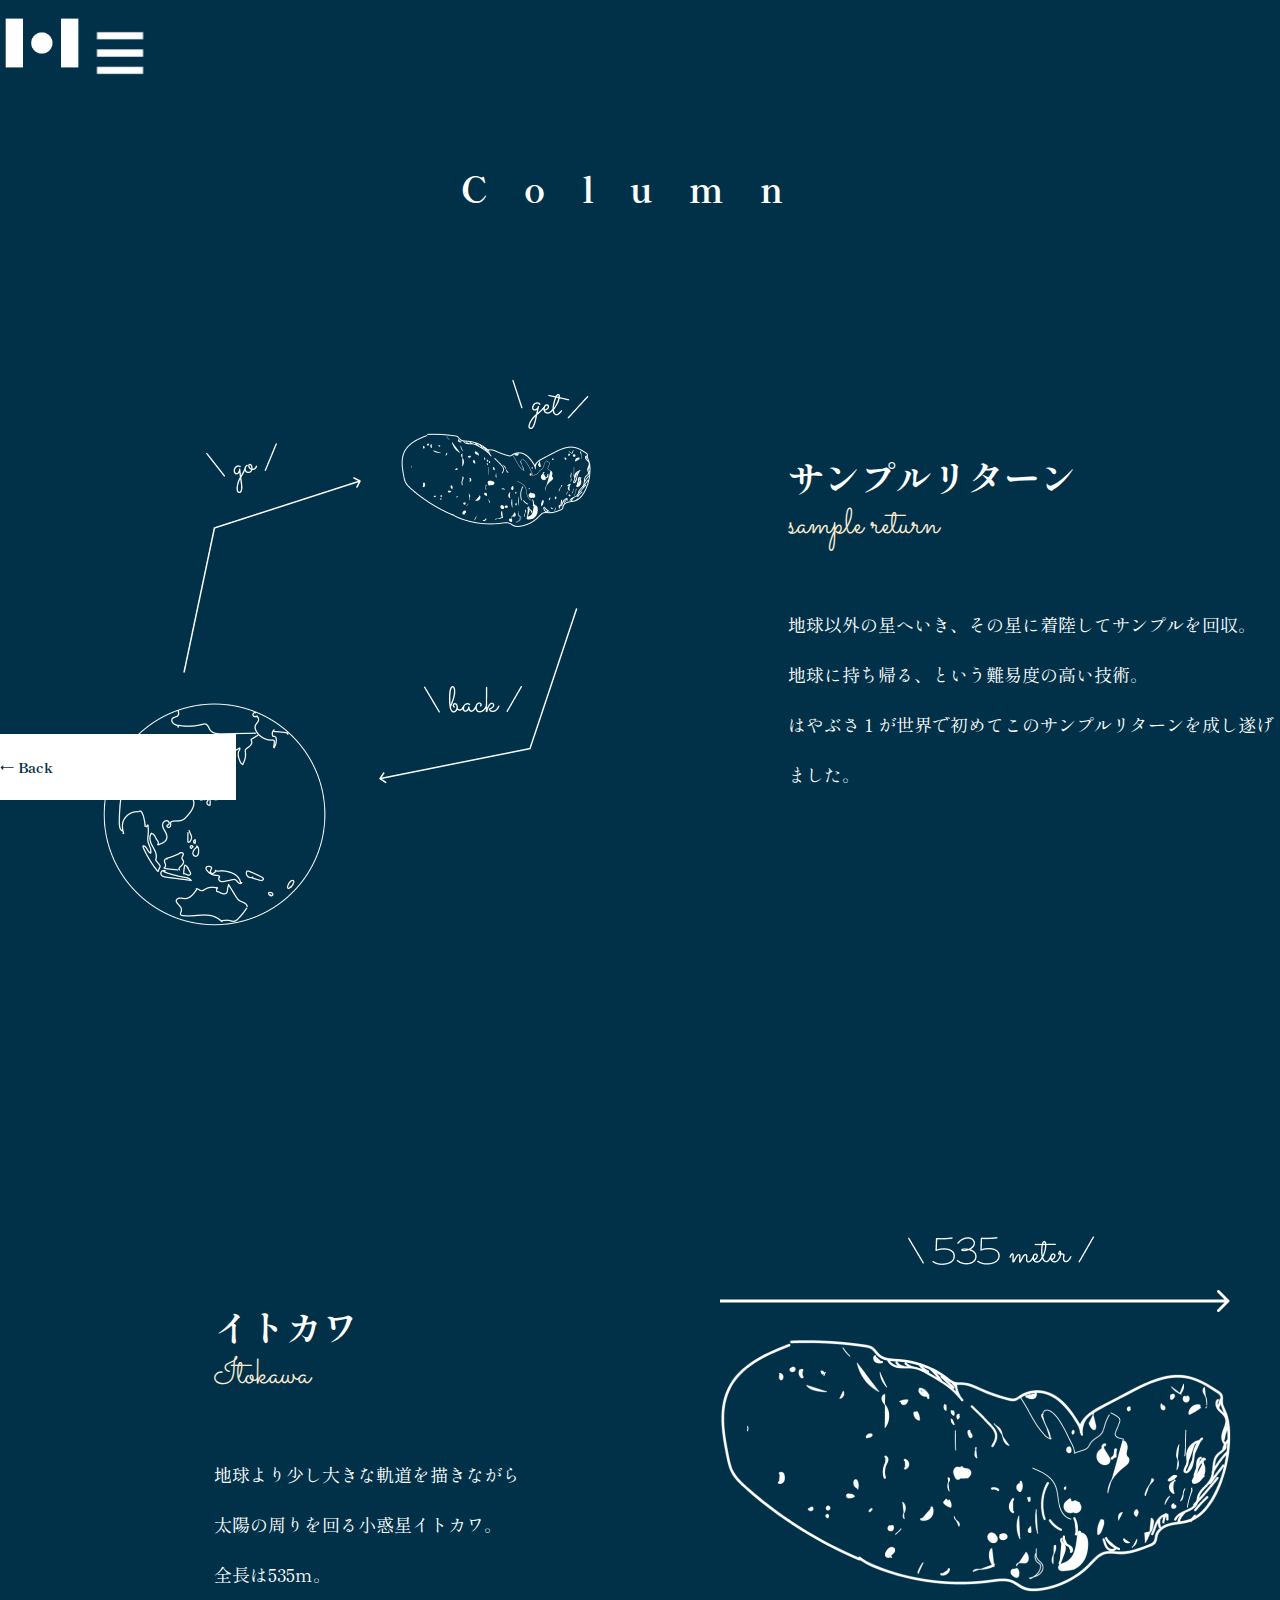
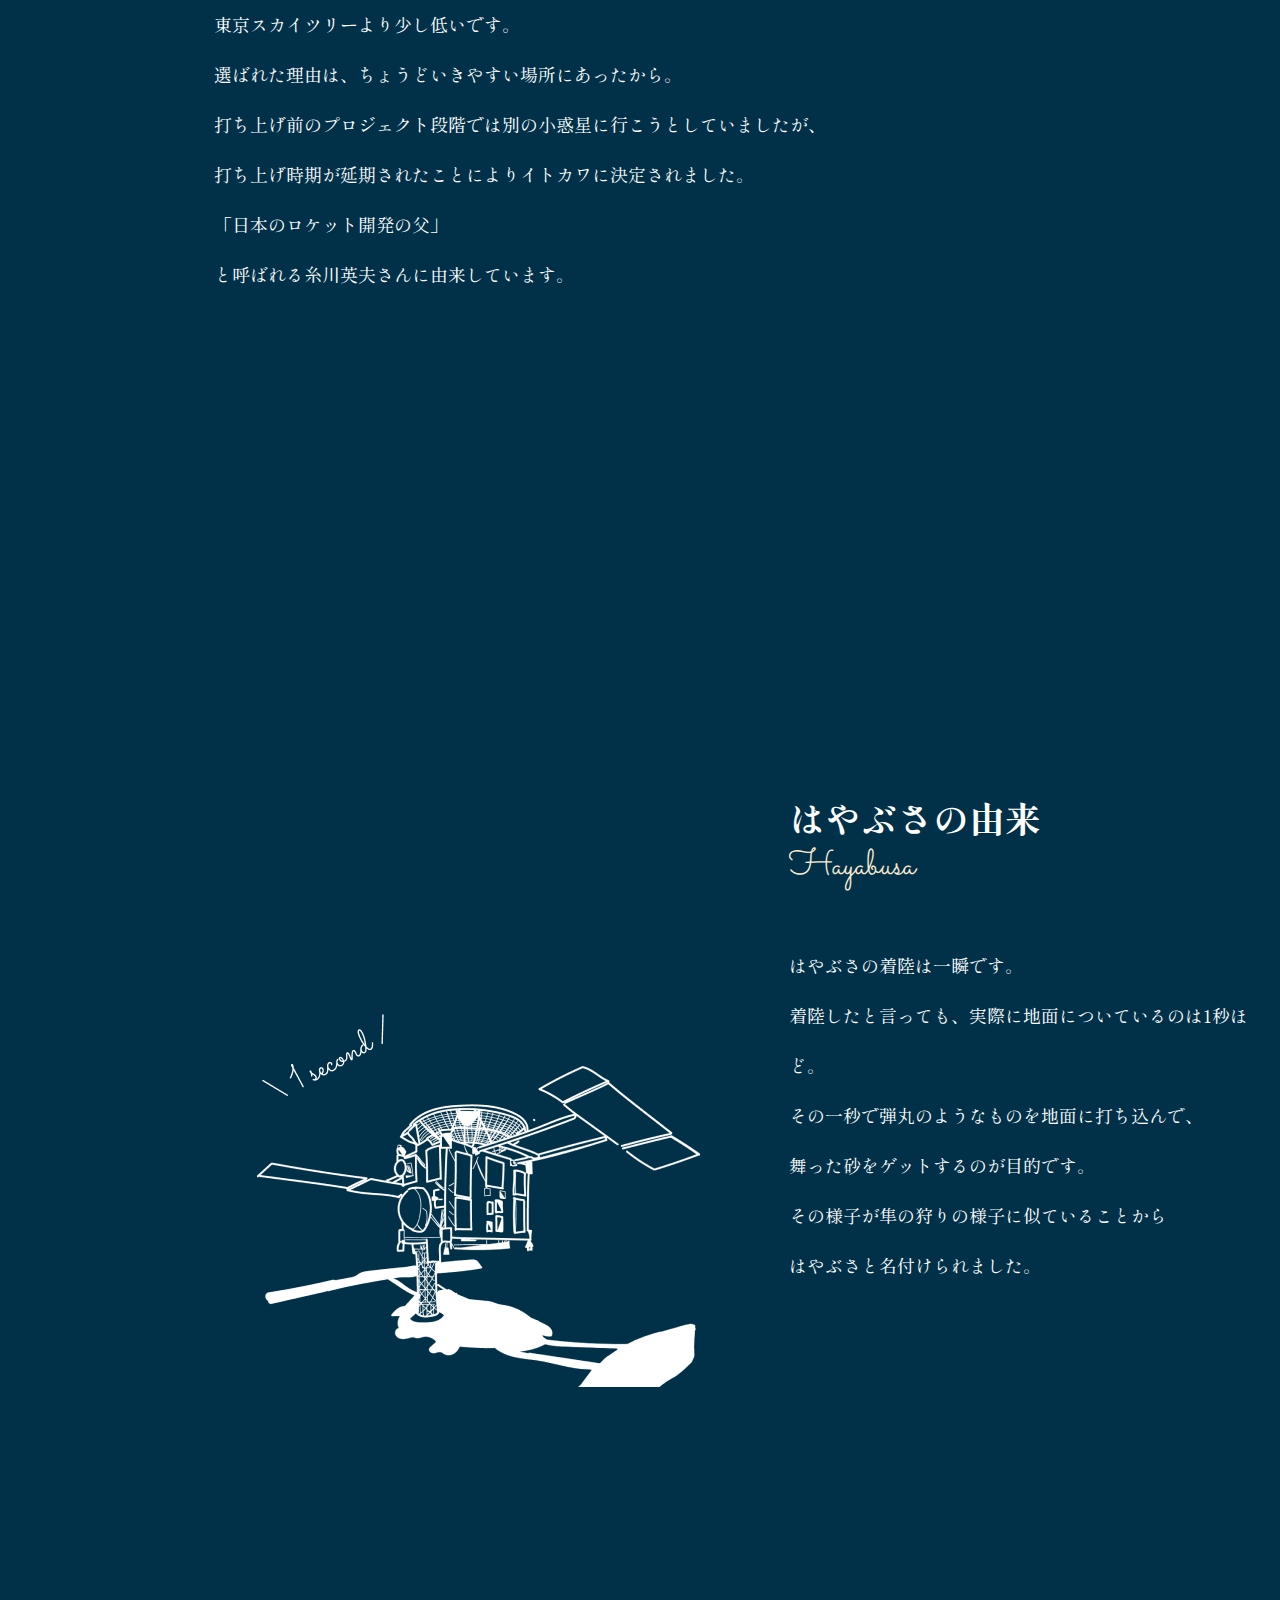
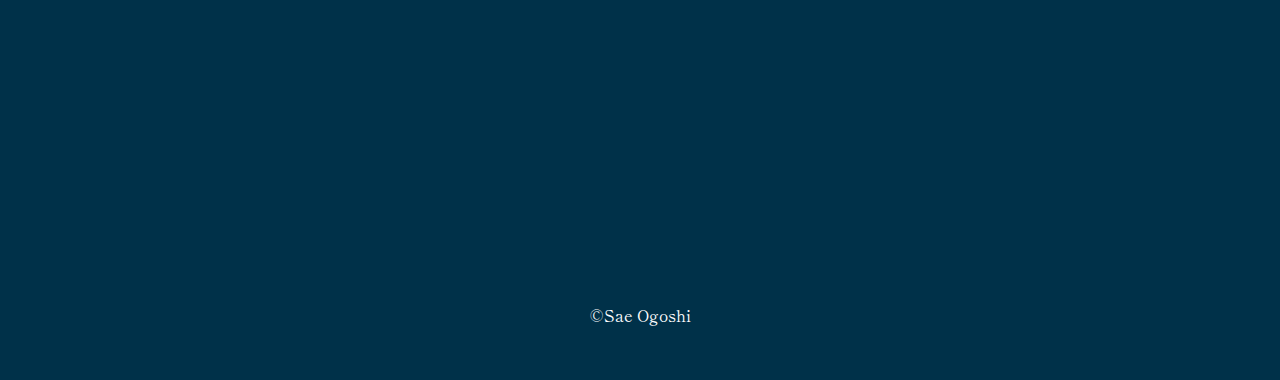
==== column.html @ 90fa5a9f "feat:タイトル変更" ====
<!DOCTYPE html>
<html lang="en">
<head>
    <meta charset="UTF-8">
    <meta http-equiv="X-UA-Compatible" content="IE=edge">
    <meta name="viewport" content="width=device-width, initial-scale=1.0">
    <link rel="stylesheet" href="css/column.css">
    <link rel="preconnect" href="https://fonts.googleapis.com"> 
    <link rel="preconnect" href="https://fonts.gstatic.com" crossorigin> 
    <link href="https://fonts.googleapis.com/css2?family=Sacramento&family=Shippori+Mincho:wght@400;700&display=swap" rel="stylesheet">
    <title>はやぶさの世界</title>
</head>
<body>
    <header>
        <a href="">
            <img src="images/hayabusa_logo.png" alt="" width="84px">
            <img src="images/hamburger.png" alt="" width="64px">
        </a>

    </header>
    <section class="content">
        <h2>Column</h2>
        <div class="contents sampleReturn">
            
            <div class="texts">
                <h3>サンプルリターン</h3>
                <p class="deco">sample return</p>
                <p class="text">地球以外の星へいき、その星に着陸してサンプルを回収。<br>地球に持ち帰る、という難易度の高い技術。<br>はやぶさ１が世界で初めてこのサンプルリターンを成し遂げました。</p>
            </div>
        </div>

        <div class="contents itokawa">
            
            <div class="texts">
                <h3>イトカワ</h3>
                <p class="deco">Itokawa</p>
                <p class="text">地球より少し大きな軌道を描きながら<br>太陽の周りを回る小惑星イトカワ。<br>全長は535m。<br>東京スカイツリーより少し低いです。<br>選ばれた理由は、ちょうどいきやすい場所にあったから。<br>打ち上げ前のプロジェクト段階では別の小惑星に行こうとしていましたが、<br>打ち上げ時期が延期されたことによりイトカワに決定されました。<br>「日本のロケット開発の父」<br>と呼ばれる糸川英夫さんに由来しています。</p>
            </div>
        </div>

        <div class="contents hayabusa">
            
            <div class="texts">
                <h3>はやぶさの由来</h3>
                <p class="deco">Hayabusa</p>
                <p class="text">はやぶさの着陸は一瞬です。<br>着陸したと言っても、実際に地面についているのは1秒ほど。<br>その一秒で弾丸のようなものを地面に打ち込んで、<br>舞った砂をゲットするのが目的です。<br>その様子が隼の狩りの様子に似ていることから<br>はやぶさと名付けられました。</p>
            </div>
        </div>

        <img src="images/column_sample.png" alt="" class="sample_img">
        <img src="images/column_itokawa.png" alt="" class="itokawa_img">
        <img src="images/column_hayabusa.png" alt="" class="hayabusa_img">

        <a href="index.html" class="back_button">← Back</a>
    </section>
    <footer>
        <p>&copy;Sae Ogoshi</p>

    </footer>
</body>
</html>
---- css/column.css ----
*{
    margin: 0;
    padding: 0;
    text-decoration: none;
    font-family: 'Shippori Mincho', serif;
    
    list-style: none;
}
a{
    color: #fff;
}

header{
    align-items: center;
    display: flex;
    height: 90px;
    justify-content: space-between;
    /* left: 0; */
    position: fixed;
    /* top: 0; */
    width: 100vw;
    z-index: 1;
}

.content{
    background-color: #003149;
    color: #fff;
    height: 3450px;
    position: relative;
}
h2{
    font-size: 36px;
    letter-spacing: 1em;
    padding-top: 161px;
    text-align: center;
}

.contents{
    position: absolute;
}

.texts h3{
    font-size: 36px;
    font-weight: bold;
}

.text{
    font-size: 18px;
    font-weight: normal;
    line-height: 50px;
    margin-top: 47px;
}
.deco{
    color: #FDEBD1;
    font-family: 'Sacramento', cursive;
    font-size: 36px;
    margin-top: -2px;

}
/*テキスト配置*/
.sampleReturn{
    left: 788px;
    top: 450px;
}

.itokawa{
    left: 214px;
    top: 1300px;
}

.hayabusa{
    left: 789px;
    top: 2391px;
}

/*画像配置*/
.content img{
    position: absolute;
}

.sample_img{
    left: 57px;
    top: 355px;

}

.itokawa_img{
    left: 672px;
    top: 1146px;
}

.hayabusa_img{
    left: 229px;
    top: 2496px;
}

/*ボタン*/
.back_button{
    background-color: #fff;
    bottom: 100px;
    color: #003149;
    display: inline-block;
    font-size: 14px;
    font-weight: bold;
    height: 66px;
    
    line-height: 66px;
    position: fixed;
    left : 0;
    
    width: 236px;
}

footer{
    background-color: #003149;
    color: #fff;
    height: 130px;
    line-height: 130px;
    text-align: center;
}
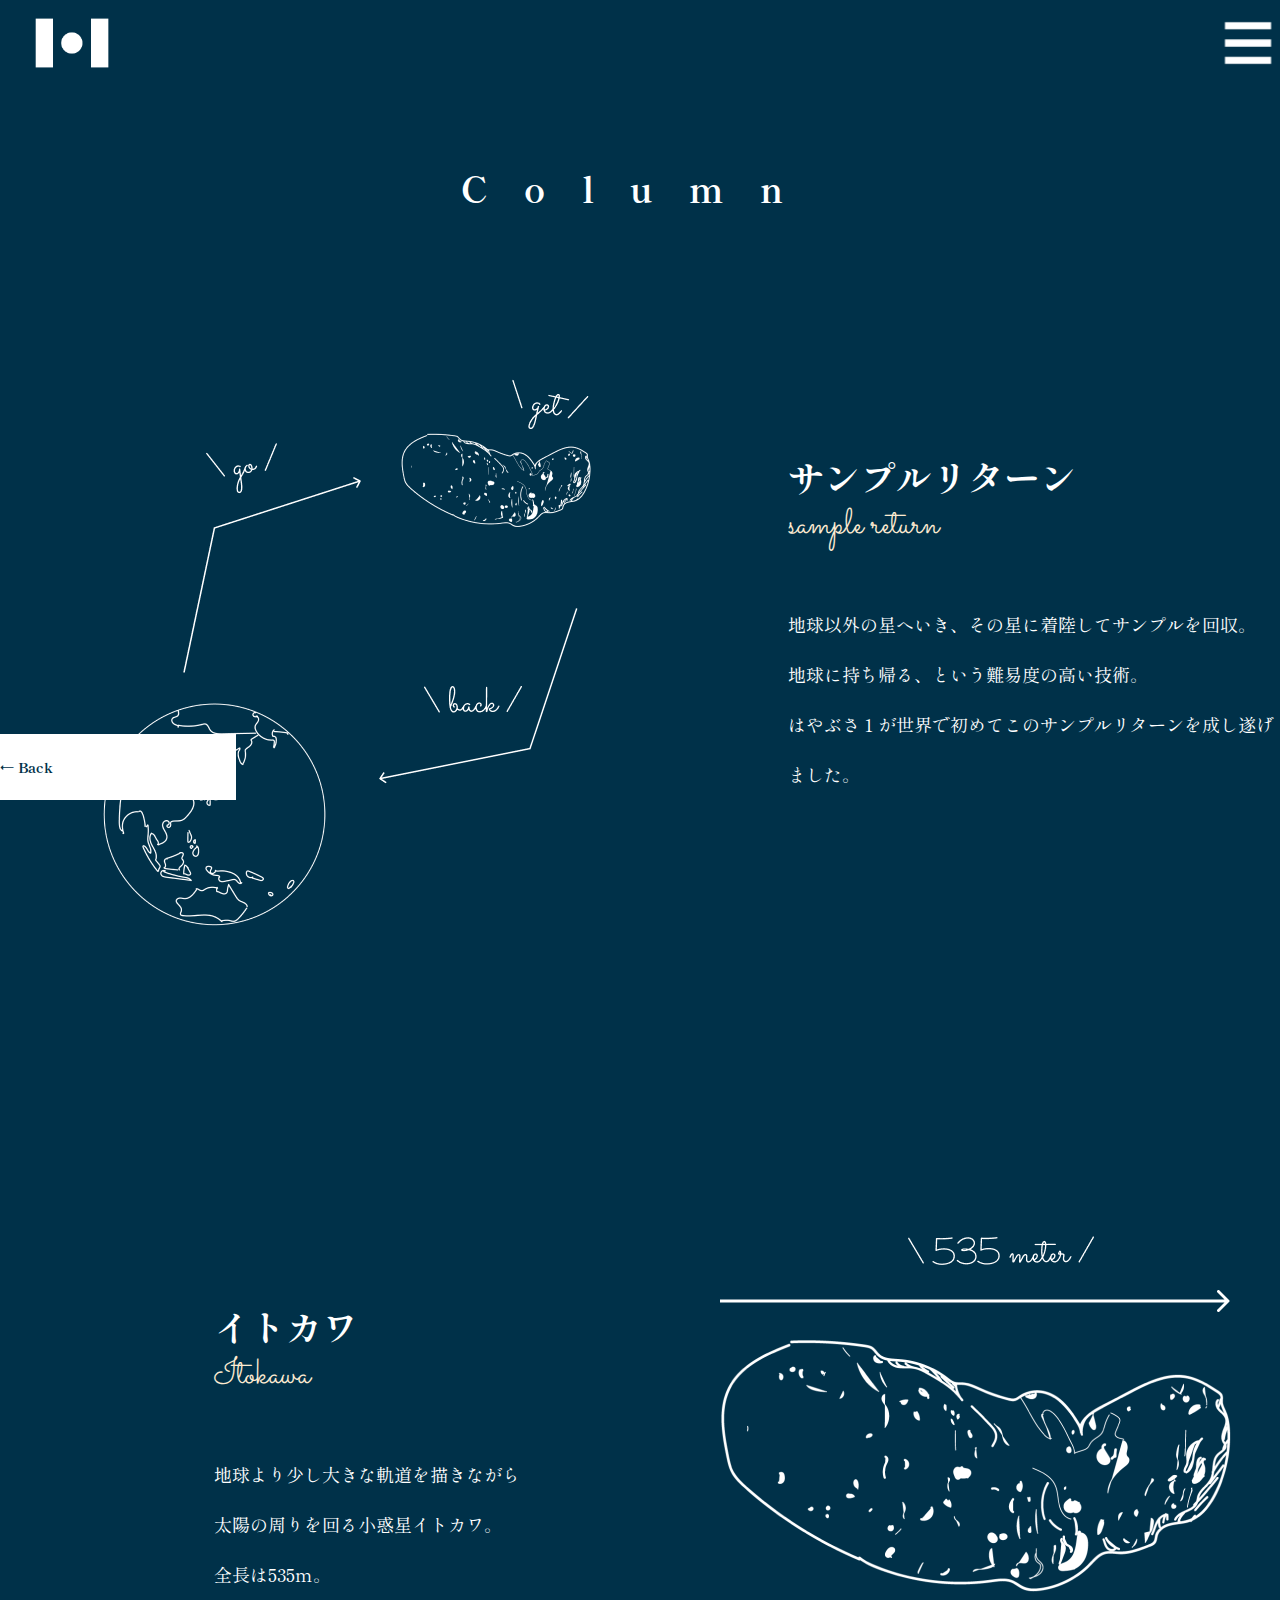
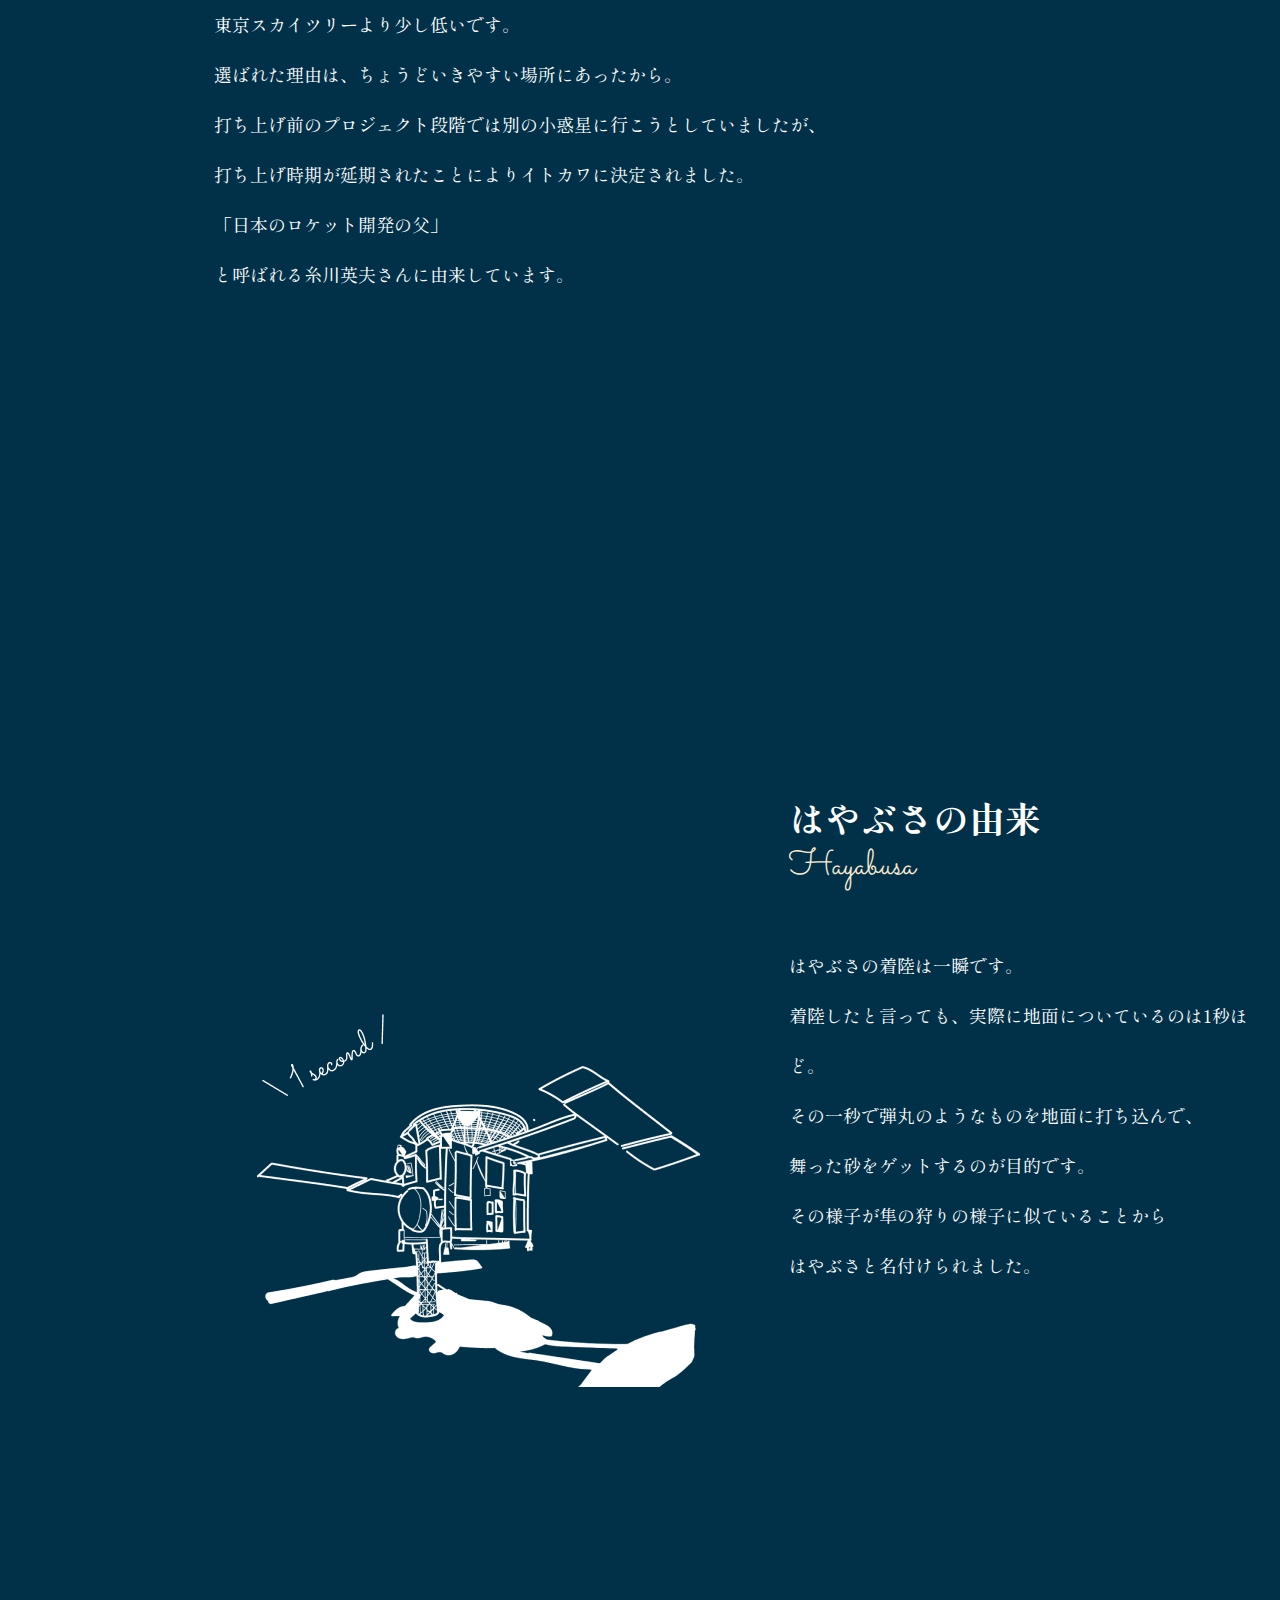
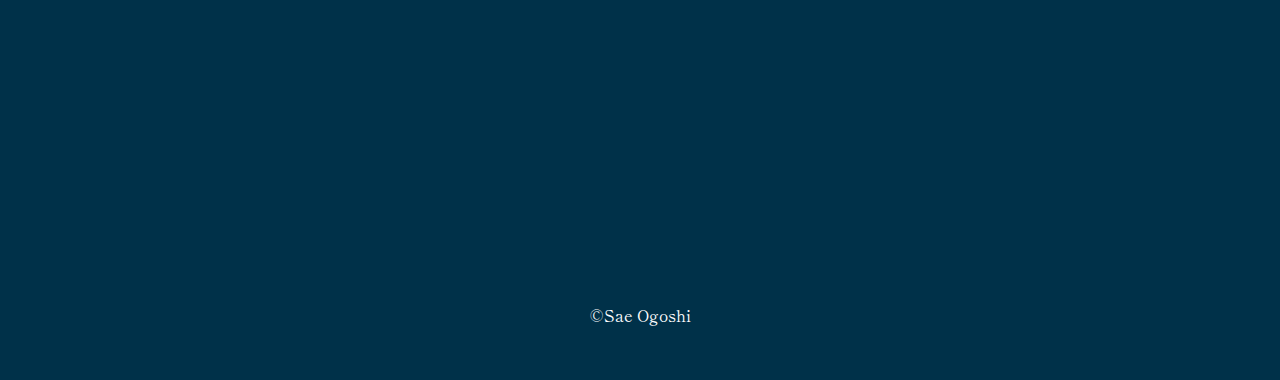
==== commit f163cc07: "feat:ハンバーガー仮" ====
--- a/column.html
+++ b/column.html
@@ -12,8 +12,10 @@
 </head>
 <body>
     <header>
-        <a href="">
+        <a href="" class="hayabusa_button">
             <img src="images/hayabusa_logo.png" alt="" width="84px">
+        </a>
+        <a href="" class="hamburger_button">
             <img src="images/hamburger.png" alt="" width="64px">
         </a>
 
--- a/css/column.css
+++ b/css/column.css
@@ -20,6 +20,10 @@
     /* top: 0; */
     width: 100vw;
     z-index: 1;
+}
+
+.hayabusa_button{
+    margin-left: 30px;
 }
 
 .content{
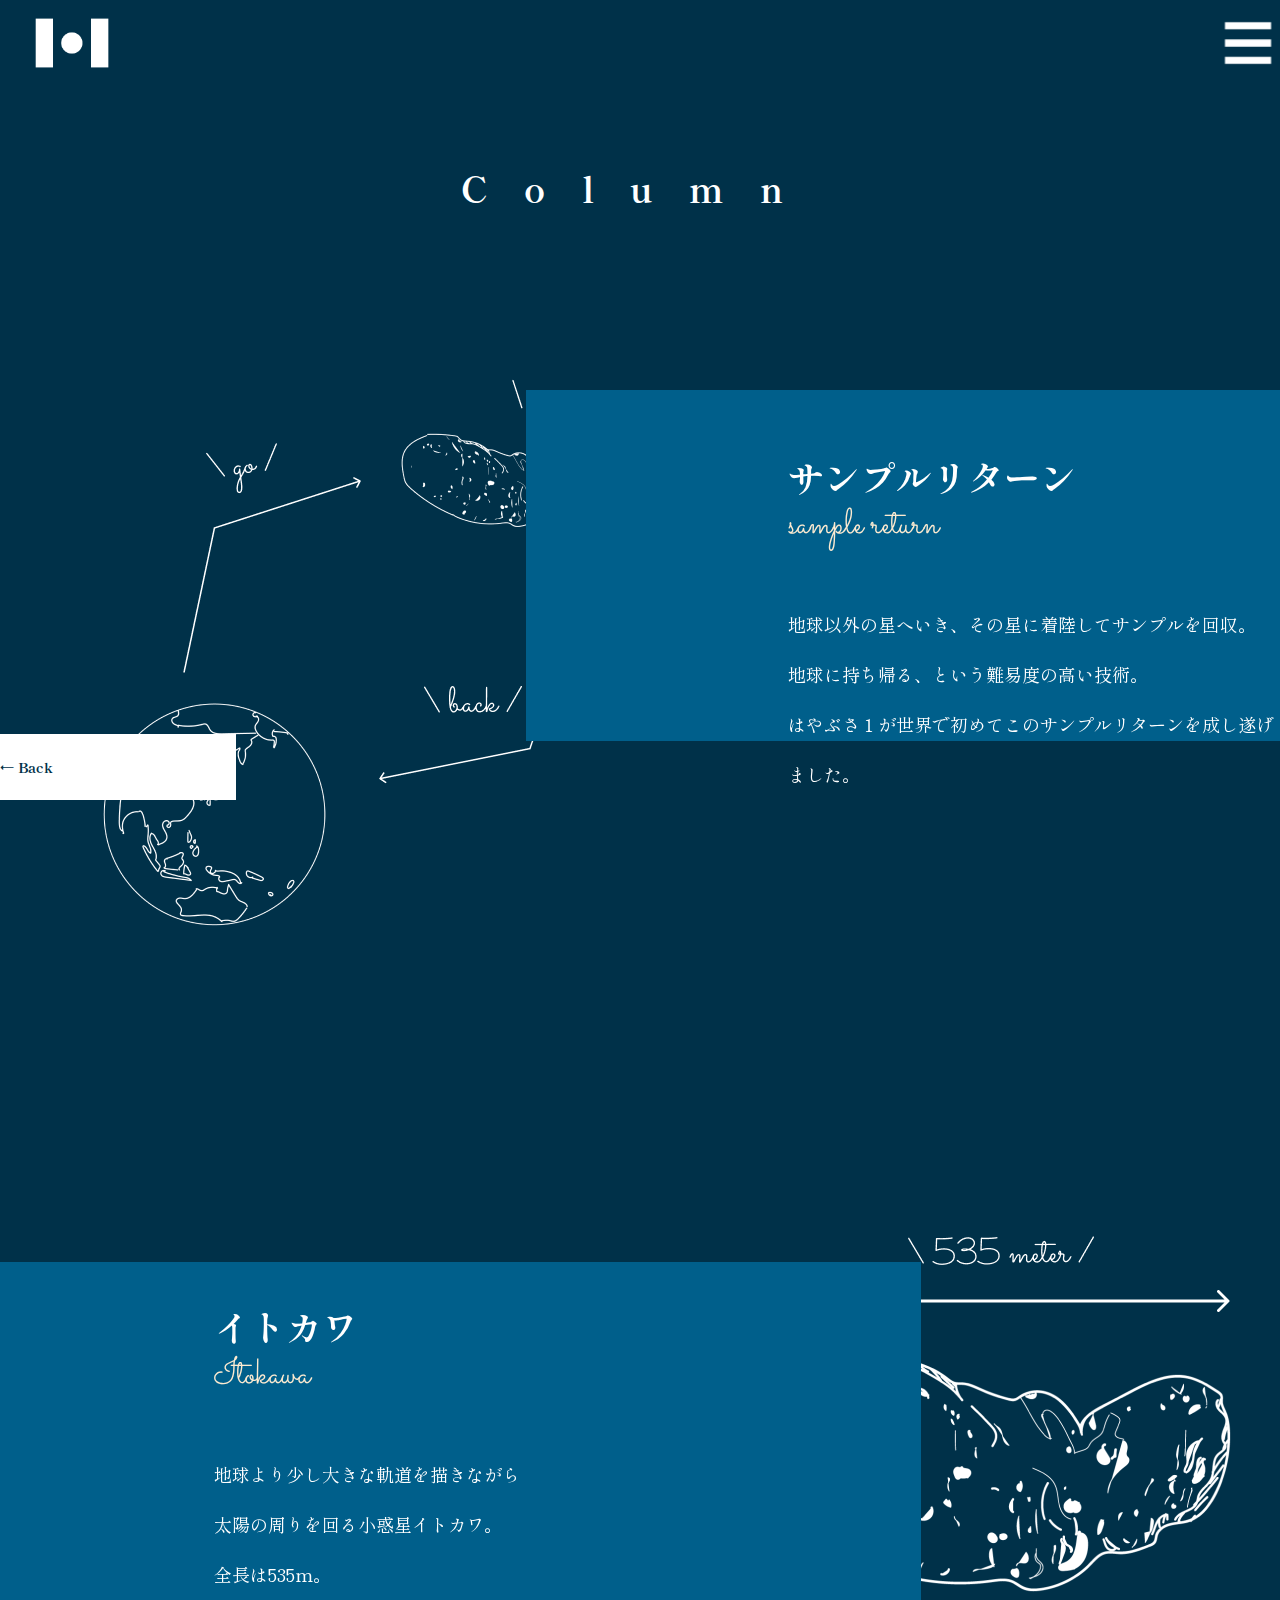
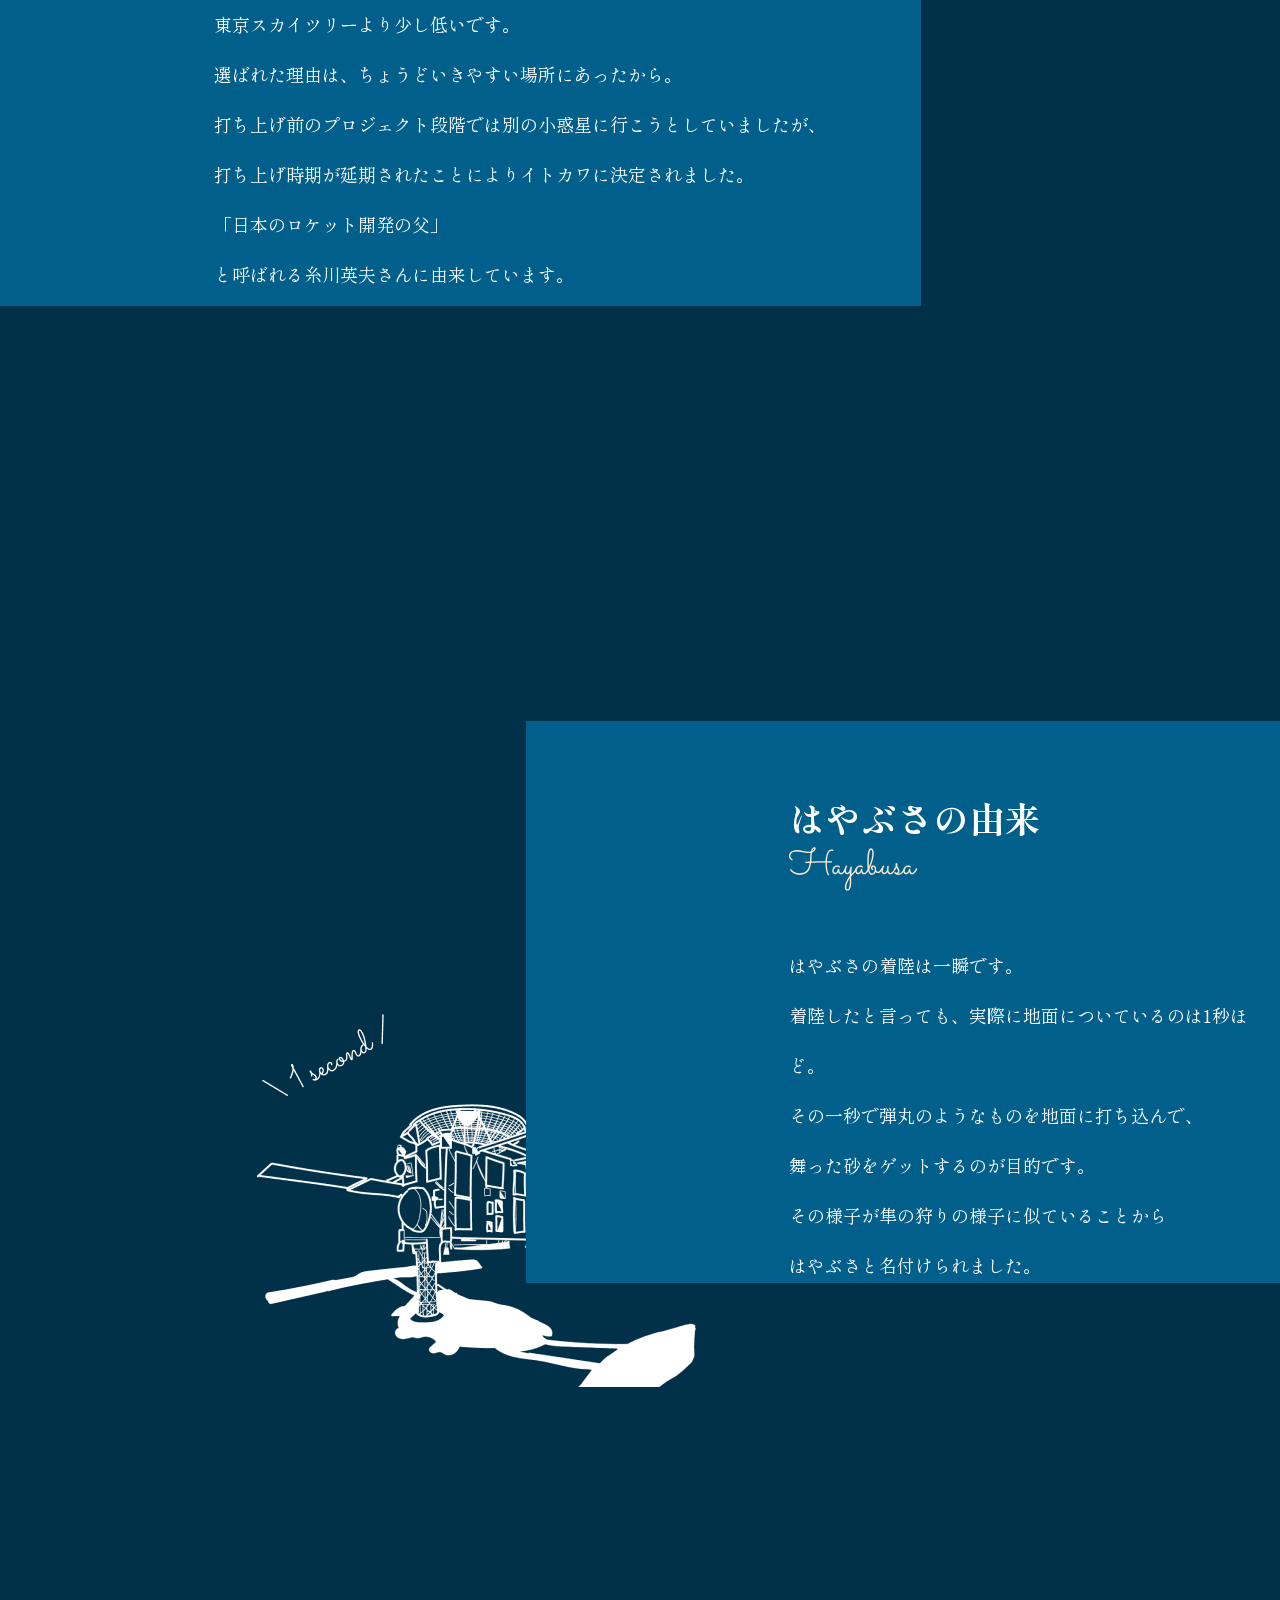
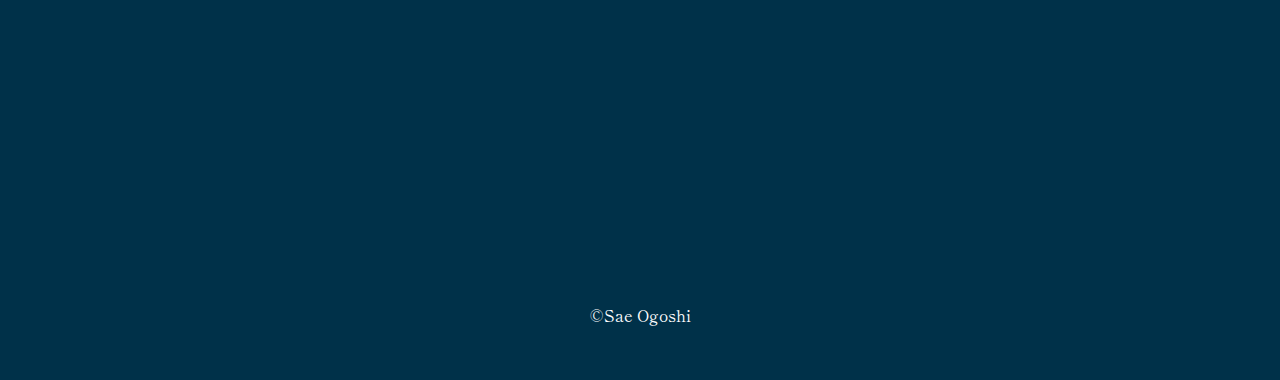
==== commit 56b83316: "feat:ポリゴン追加" ====
--- a/column.html
+++ b/column.html
@@ -53,6 +53,10 @@
         <img src="images/column_itokawa.png" alt="" class="itokawa_img">
         <img src="images/column_hayabusa.png" alt="" class="hayabusa_img">
 
+        <img src="images/Rectangle35.png" alt="" class="rec rec1">
+        <img src="images/Rectangle36.png" alt="" class="rec rec2">
+        <img src="images/Rectangle37.png" alt="" class="rec rec3">
+
         <a href="index.html" class="back_button">← Back</a>
     </section>
     <footer>
--- a/css/column.css
+++ b/css/column.css
@@ -41,6 +41,7 @@
 
 .contents{
     position: absolute;
+    z-index: 3;
 }
 
 .texts h3{
@@ -80,6 +81,7 @@
 /*画像配置*/
 .content img{
     position: absolute;
+    z-index: 2;
 }
 
 .sample_img{
@@ -98,6 +100,26 @@
     top: 2496px;
 }
 
+/*長方形配置*/
+.rec{
+    position: absolute;
+    z-index: 1;
+}
+.rec1{
+    right: 0;
+    top: 390px;
+}
+
+.rec2{
+    left: 0;
+    top: 1262px;
+}
+
+.rec3{
+    right: 0;
+    top: 2321px;
+}
+
 /*ボタン*/
 .back_button{
     background-color: #fff;
@@ -110,9 +132,17 @@
     
     line-height: 66px;
     position: fixed;
+    transition: all .5s;
     left : 0;
     
     width: 236px;
+}
+
+.back_button:hover{
+    background-color: #005F8B;
+    color: #fff;
+    transition: all .5s;
+
 }
 
 footer{
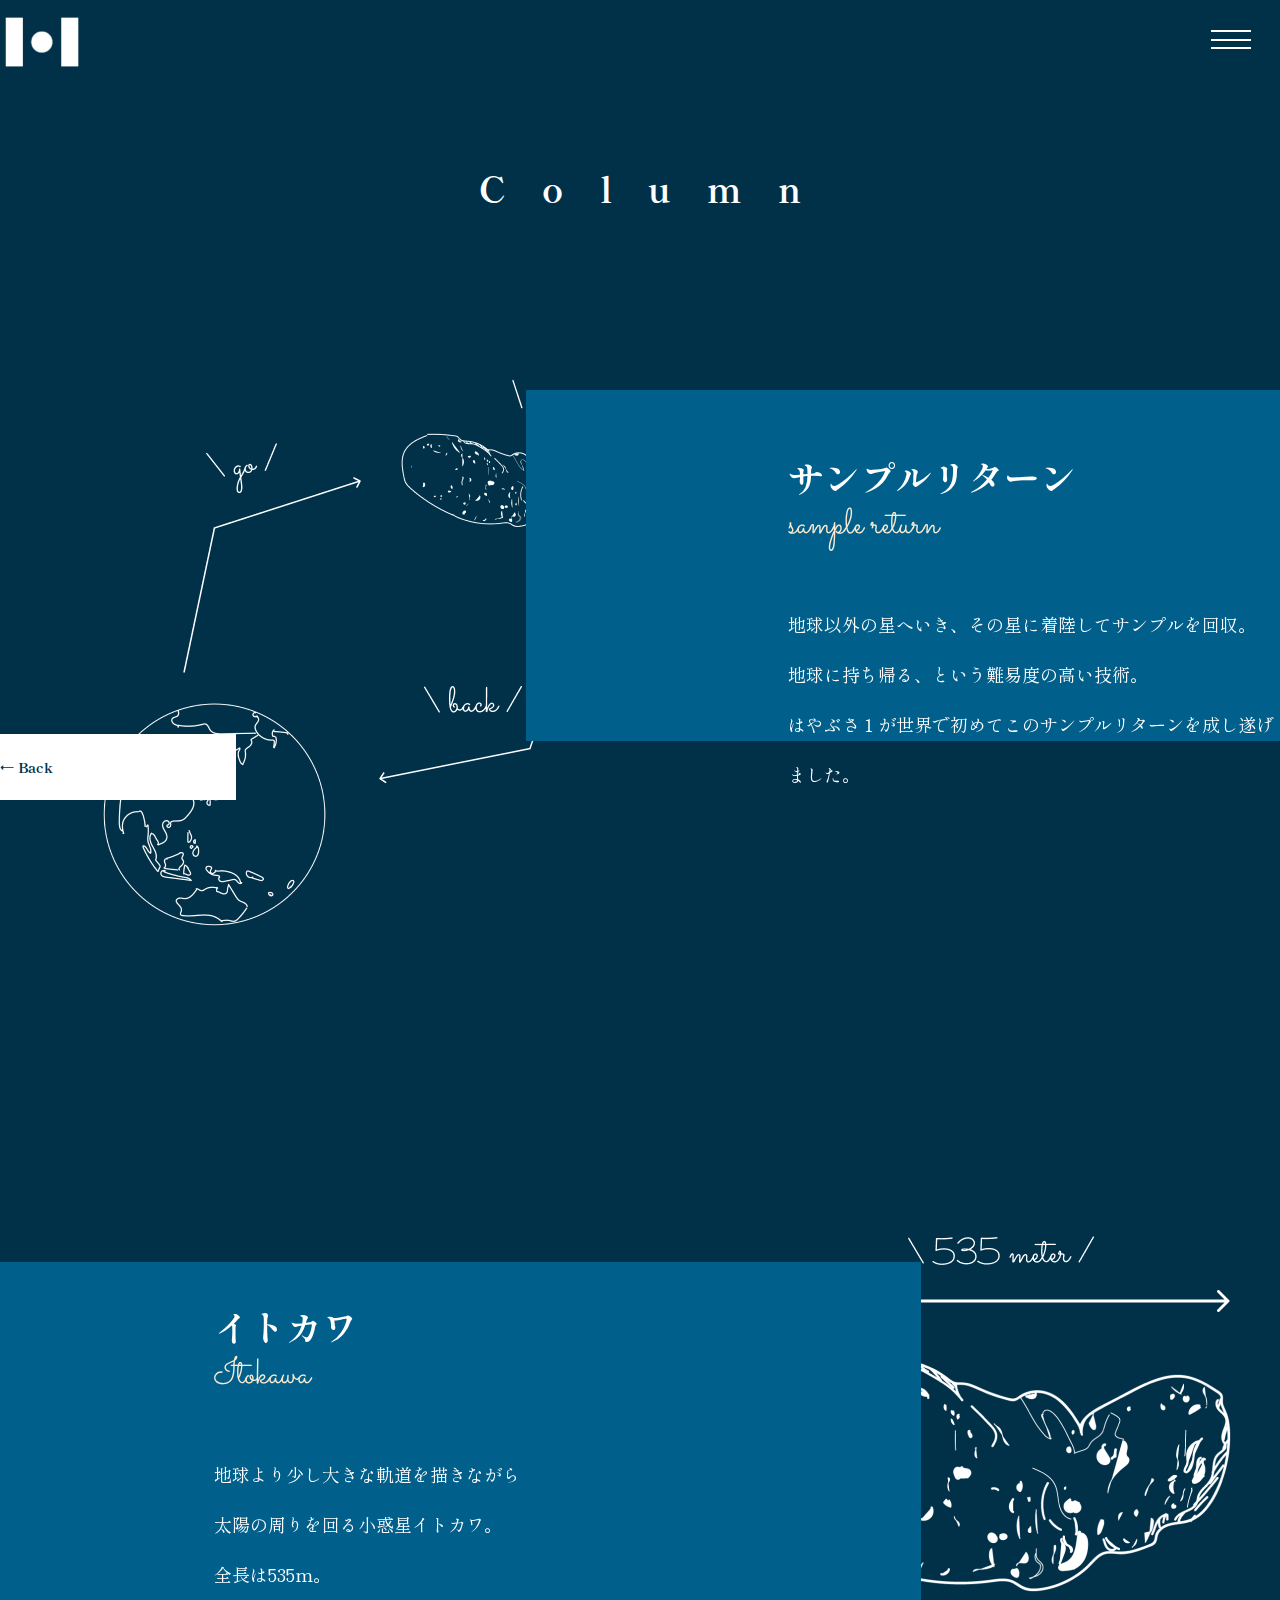
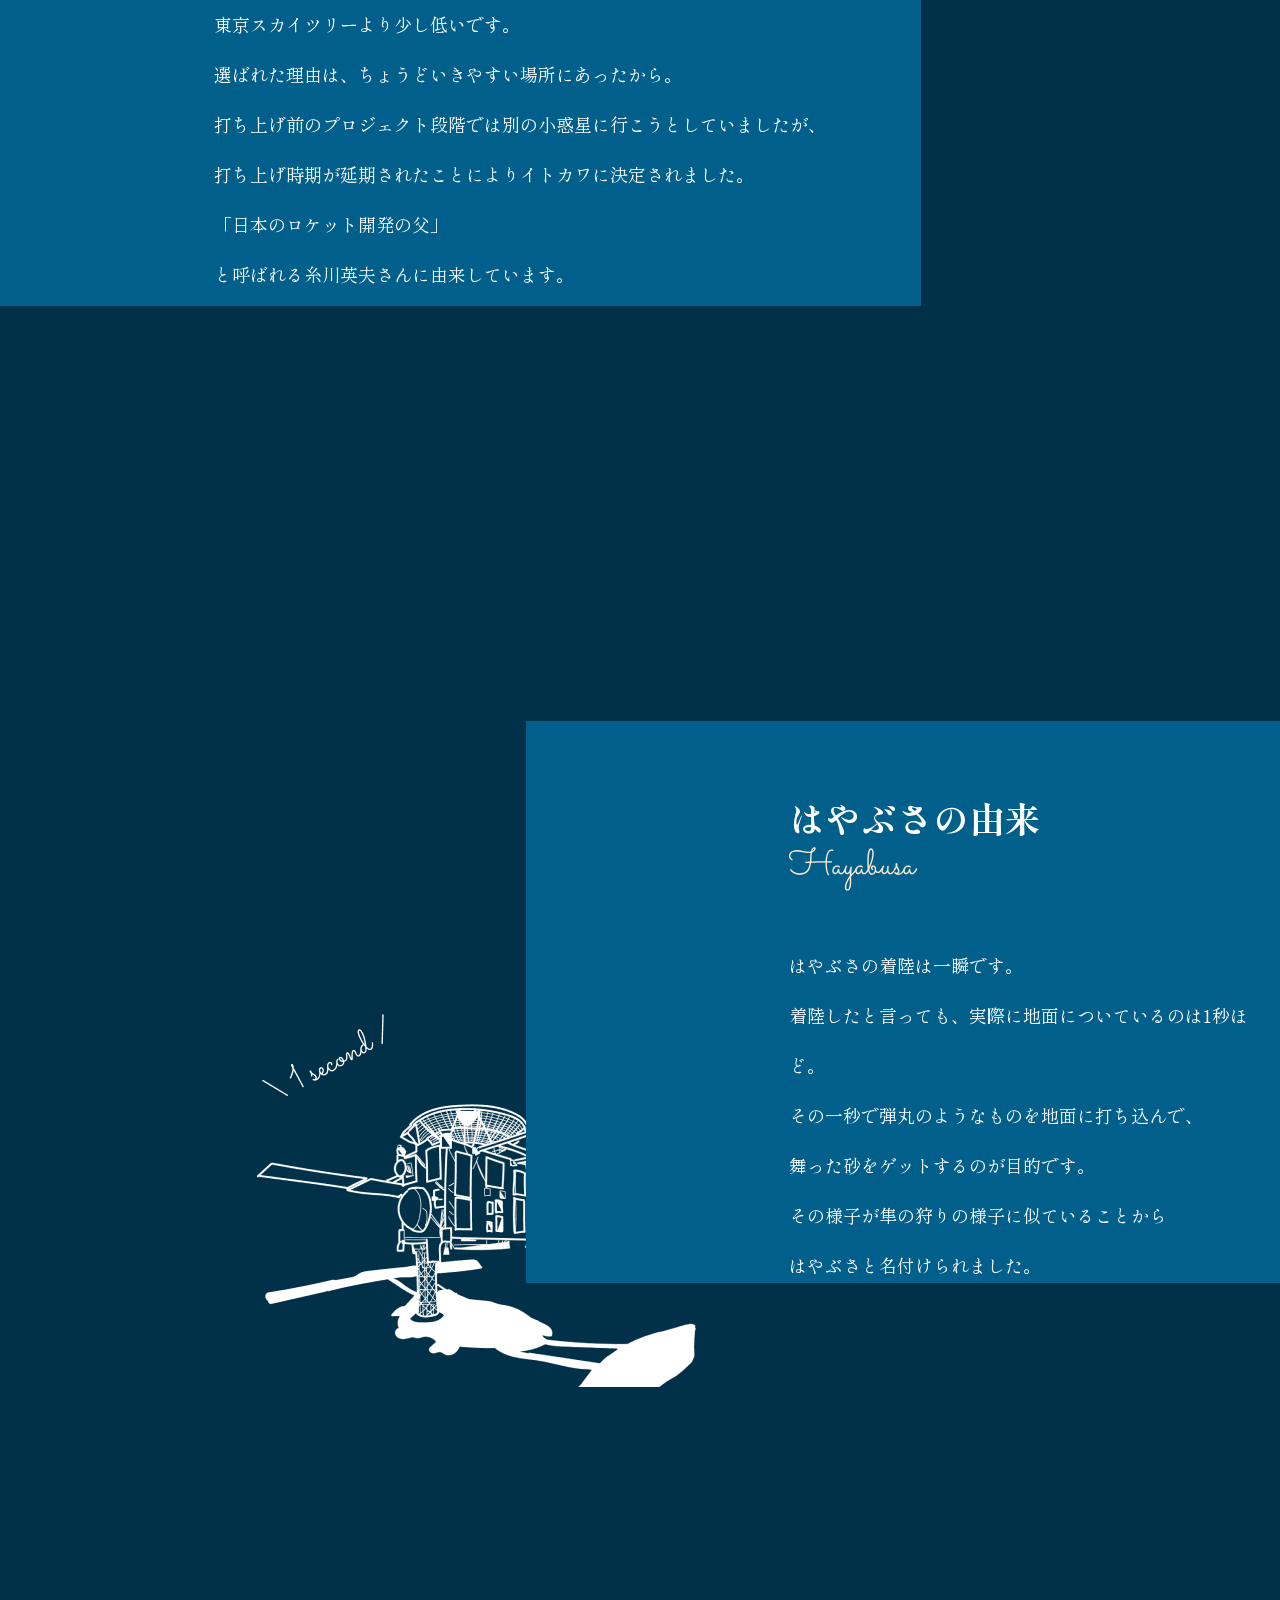
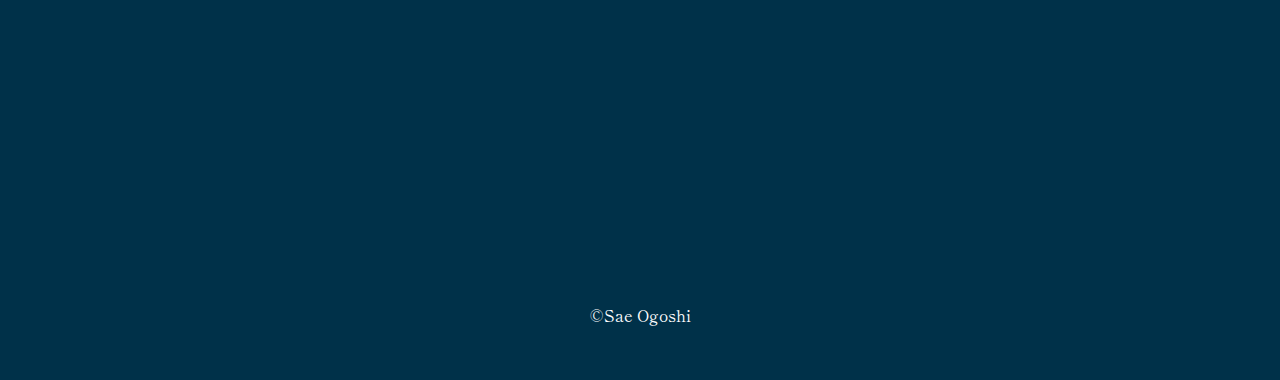
==== commit 4c6acff7: "feat:ボタンのリンク先設定" ====
--- a/column.html
+++ b/column.html
@@ -12,12 +12,29 @@
 </head>
 <body>
     <header>
-        <a href="" class="hayabusa_button">
-            <img src="images/hayabusa_logo.png" alt="" width="84px">
-        </a>
-        <a href="" class="hamburger_button">
-            <img src="images/hamburger.png" alt="" width="64px">
-        </a>
+        <div class="nav-wrapper">
+            <!-- ②ナビゲーションメニュー -->
+            <nav class="header-nav">
+              <ul class="nav-list">
+                <li class="nav-item"><a href="index.html#kiseki">はやぶさの軌跡</a></li>
+                <li class="nav-item"><a href="index.html#zentaizou">はやぶさの全体像</a></li>
+                <li class="nav-item"><a href="column.html">Column</a></li>
+                <li class="detail"><a href="#sample">about サンプルリターン</a></li>
+                <li class="detail"><a href="#itokawa">about イトカワ</a></li>
+                <li class="detail"><a href="#hayabusa">about はやぶさの由来</a></li>
+              </ul>
+            </nav>
+        </div>
+        
+            <a href="index.html" class="hayabusa_button">
+                <img src="images/hayabusa_logo.png" alt="" width="84px">
+            </a>
+            <button class="burger-btn"><!-- ③ハンバーガーボタン -->
+                <span class="bar bar_top"></span>
+                <span class="bar bar_mid"></span>
+                <span class="bar bar_bottom"></span>
+            </button>
+
 
     </header>
     <section class="content">
@@ -53,9 +70,9 @@
         <img src="images/column_itokawa.png" alt="" class="itokawa_img">
         <img src="images/column_hayabusa.png" alt="" class="hayabusa_img">
 
-        <img src="images/Rectangle35.png" alt="" class="rec rec1">
-        <img src="images/Rectangle36.png" alt="" class="rec rec2">
-        <img src="images/Rectangle37.png" alt="" class="rec rec3">
+        <img src="images/Rectangle35.png" alt="" class="rec rec1" id="sample"> 
+        <img src="images/Rectangle36.png" alt="" class="rec rec2" id="itokawa"> 
+        <img src="images/Rectangle37.png" alt="" class="rec rec3" id="hayabusa">
 
         <a href="index.html" class="back_button">← Back</a>
     </section>
@@ -63,5 +80,16 @@
         <p>&copy;Sae Ogoshi</p>
 
     </footer>
+
+    <script src="https://ajax.googleapis.com/ajax/libs/jquery/3.6.0/jquery.min.js"></script>
+    <script>
+        $(function () {
+        $('.burger-btn').on('click',function(){
+        $('.burger-btn').toggleClass('close');
+        $('.nav-wrapper').toggleClass('slide-in'); // 書き換え
+        $('body').toggleClass('noscroll');
+      });
+  });
+    </script>
 </body>
 </html>--- a/css/column.css
+++ b/css/column.css
@@ -10,11 +10,27 @@
     color: #fff;
 }
 
+button {
+    -webkit-appearance: none;
+    -moz-appearance: none;
+    appearance: none;
+    background: transparent;
+    border: 0;
+    border-radius: 0;
+    color: inherit;
+    cursor: pointer;
+    font: inherit;
+    margin: 0;
+    outline: none;
+    padding: 0;
+    vertical-align: middle;
+}
+
 header{
-    align-items: center;
-    display: flex;
+    
+    
     height: 90px;
-    justify-content: space-between;
+    
     /* left: 0; */
     position: fixed;
     /* top: 0; */
@@ -22,9 +38,130 @@
     z-index: 1;
 }
 
-.hayabusa_button{
-    margin-left: 30px;
-}
+.nav-wrapper {
+	height: 100vh;
+	right: 0;
+	position: fixed;
+	top: 0;
+	transform: translateX(100%);
+	transition: transform .3s;
+	width: 500px;
+	z-index: 4; /*キービジュアルと.btn_triggerとの重なりの前後関係を調整*/
+}
+  .header-nav{        
+    width: 100%;        
+    height: 100%;        
+    background-image: url(../images/hambg_2.png);        
+    z-index: 4;      
+  }     
+  .nav-list{        
+    display: block;        
+    position: absolute;        
+    top: 50%;        
+    left: 50%;        
+    transform: translate(-50%,-50%);        
+    text-align: left;      
+  }      
+  .nav-item{        
+      
+    margin-right: 0;        
+    margin-top: 60px;      
+  }
+
+  .detail{
+      margin-left: 30px;
+      margin-top: 10px;
+  }
+
+  .nav-list a{
+    color: #003149;
+    font-size: 18px;
+    position: relative;
+  }
+
+.nav-list a::after {
+    position: absolute;
+    left: 0;
+    content: '';
+    width: 100%;
+    height: 1px;
+    background: #003140;
+    bottom: -1px;
+    transform: scale(0, 1);
+    transform-origin: center top; /*変形（アンダーラインの伸長）の原点がaタグ（各メニュー）の右端*/
+    transition: transform 0.3s;   /*変形の時間*/
+}
+.nav-list a:hover::after {
+    transform: scale(1, 1); /*ホバー後、x軸方向に1（相対値）伸長*/
+}
+  
+  /* メニューオープン時 */
+  .nav-wrapper.slide-in {
+	transform: translateX(0);
+}
+
+/* .icons{
+    align-items: center;
+    display: flex;
+    justify-content: space-between;
+} */
+.hayabusa-button{
+    display: inline-block;
+    left: 30px;
+    position: fixed;
+    border: none;
+
+}
+.burger-btn{
+    border:none; 
+    display: inline-block;      
+         
+    height: 39px;    
+    margin-top: 0px;  
+    position: fixed;      
+    right: 30px;
+     top: 20px;
+    width: 39px; 
+    z-index: 5;  
+}  
+
+.bar{      
+    width: 40px;      
+    height: 2px;        
+    display: block;      
+    position: absolute;      
+    left: 50%;      
+    transform: translateX(-50%);      
+    background-color: #fff;    
+}  
+.bar_top{   
+    top: 10px;
+  }
+  .bar_mid{    
+    top: 50%;
+    transform: translate(-50%,-50%);
+  }
+  .bar_bottom{
+    bottom: 10px;
+  }
+
+  .burger-btn.close .bar_top{      
+    transform: translate(-50%,10px) rotate(45deg);  
+    background-color: #003149;    
+    transition: .3s;  
+    
+  }    
+  .burger-btn.close .bar_mid{      
+    opacity: 0; 
+    transition: opacity .3s;    
+    
+  }    
+  .burger-btn.close .bar_bottom{      
+  transform: translate(-50%,-8px) rotate(-45deg); 
+  background-color: #003149;       
+  transition: .3s;    
+  }
+
 
 .content{
     background-color: #003149;
@@ -37,6 +174,7 @@
     letter-spacing: 1em;
     padding-top: 161px;
     text-align: center;
+    text-indent: 1em;
 }
 
 .contents{
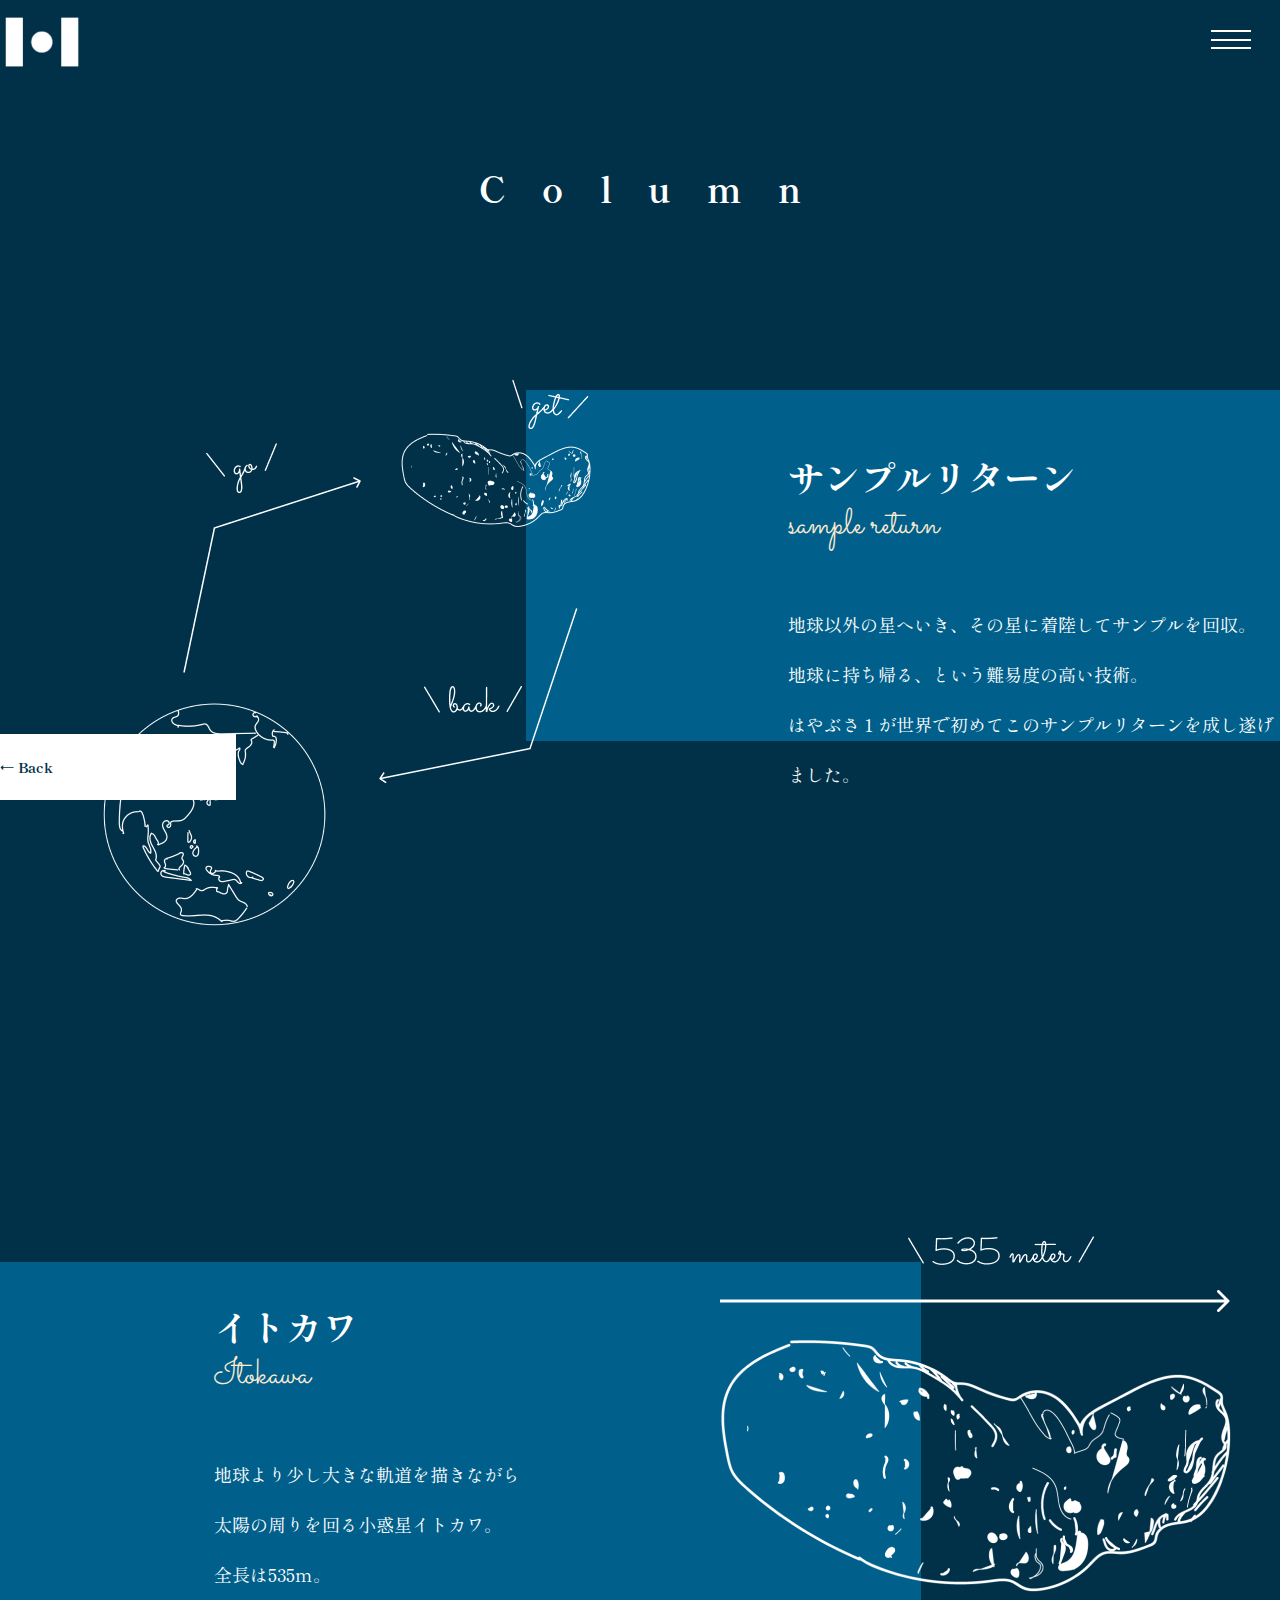
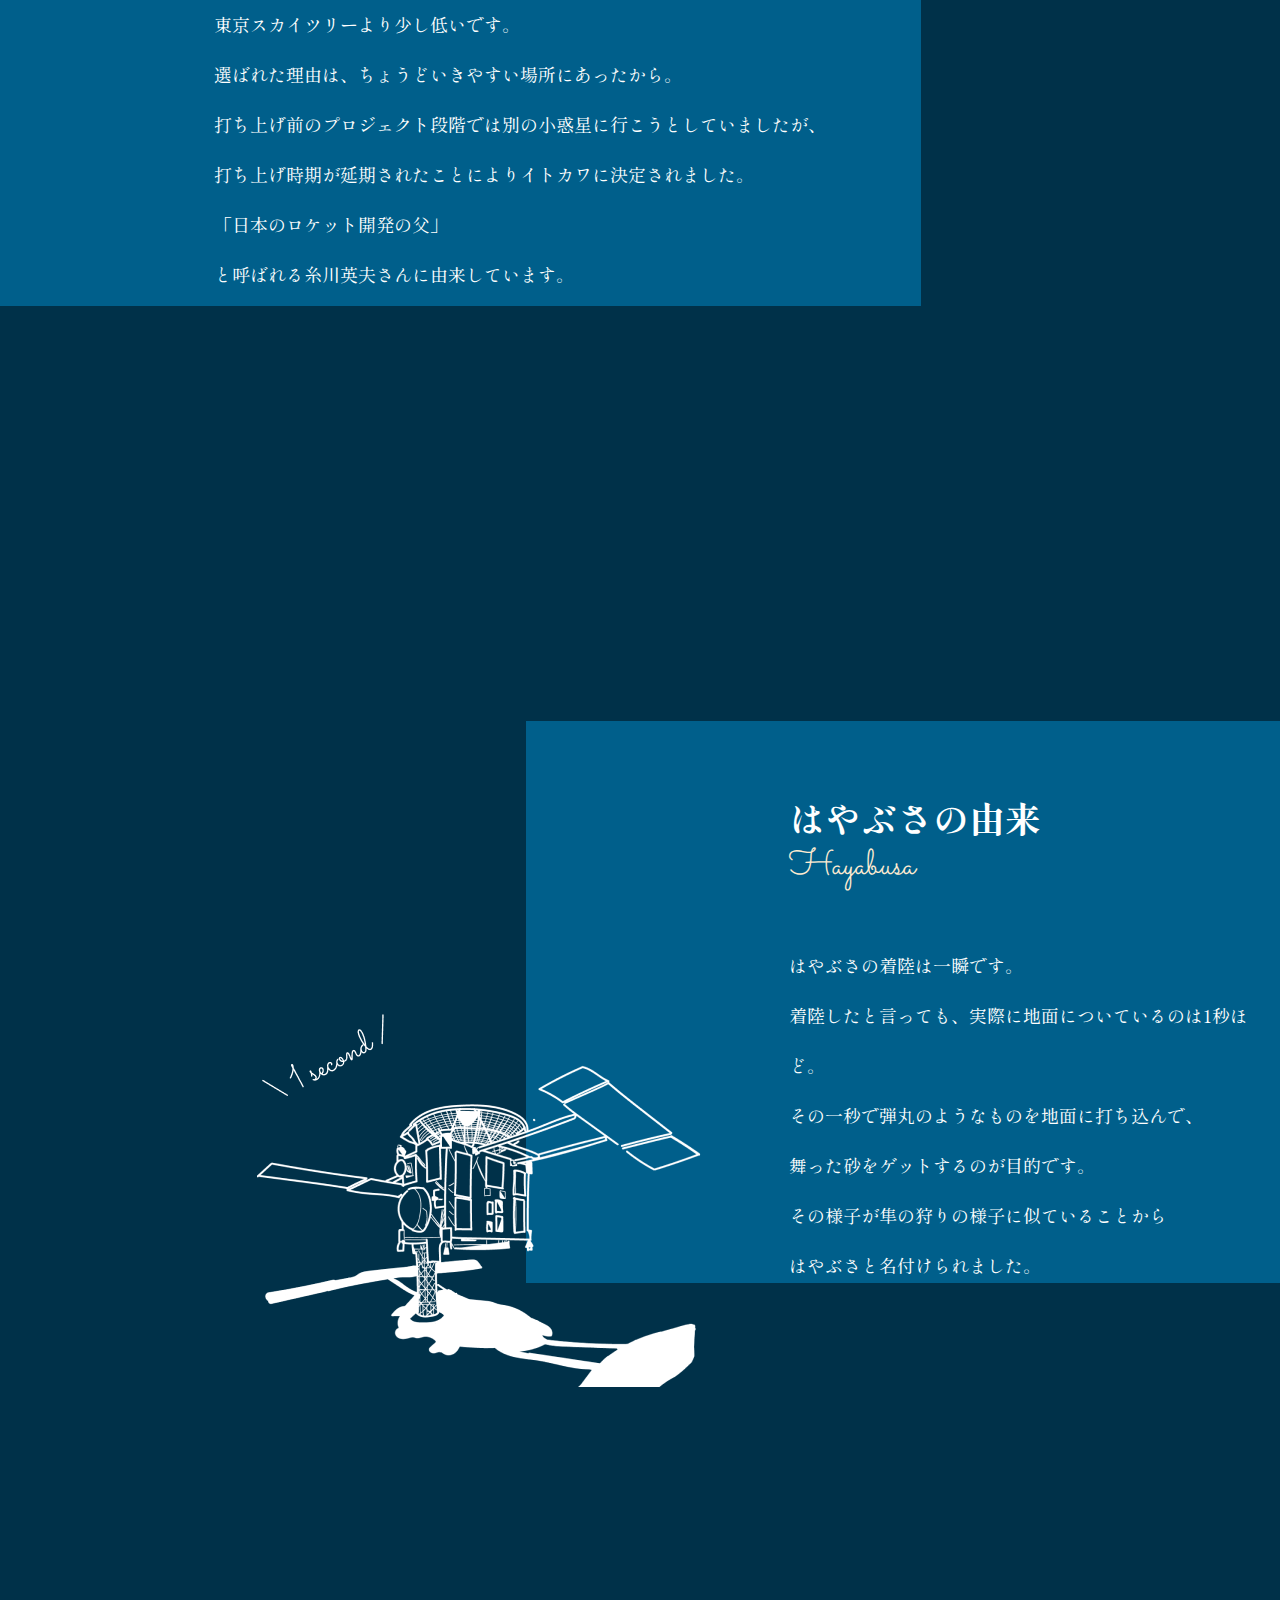
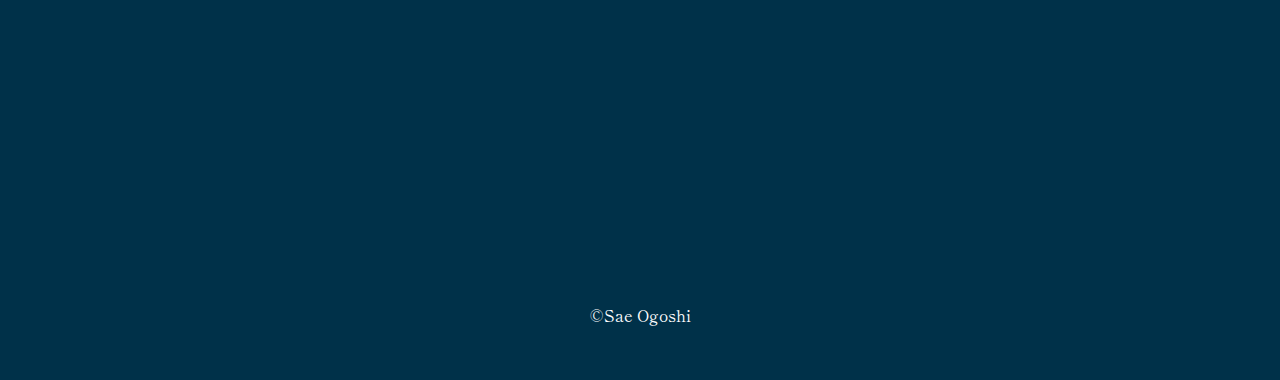
==== commit 411d8ee1: "fix:z-index調整" ====
--- a/column.html
+++ b/column.html
@@ -66,9 +66,9 @@
             </div>
         </div>
 
-        <img src="images/column_sample.png" alt="" class="sample_img">
-        <img src="images/column_itokawa.png" alt="" class="itokawa_img">
-        <img src="images/column_hayabusa.png" alt="" class="hayabusa_img">
+        <img src="images/column_sample.png" alt="" class="columnImage sample_img">
+        <img src="images/column_itokawa.png" alt="" class="columnImage itokawa_img">
+        <img src="images/column_hayabusa.png" alt="" class="columnImage hayabusa_img">
 
         <img src="images/Rectangle35.png" alt="" class="rec rec1" id="sample"> 
         <img src="images/Rectangle36.png" alt="" class="rec rec2" id="itokawa"> 
--- a/css/column.css
+++ b/css/column.css
@@ -35,7 +35,7 @@
     position: fixed;
     /* top: 0; */
     width: 100vw;
-    z-index: 1;
+    z-index: 999;
 }
 
 .nav-wrapper {
@@ -217,7 +217,8 @@
 }
 
 /*画像配置*/
-.content img{
+
+.columnImage{
     position: absolute;
     z-index: 2;
 }
@@ -274,6 +275,8 @@
     left : 0;
     
     width: 236px;
+
+    z-index: 800;
 }
 
 .back_button:hover{
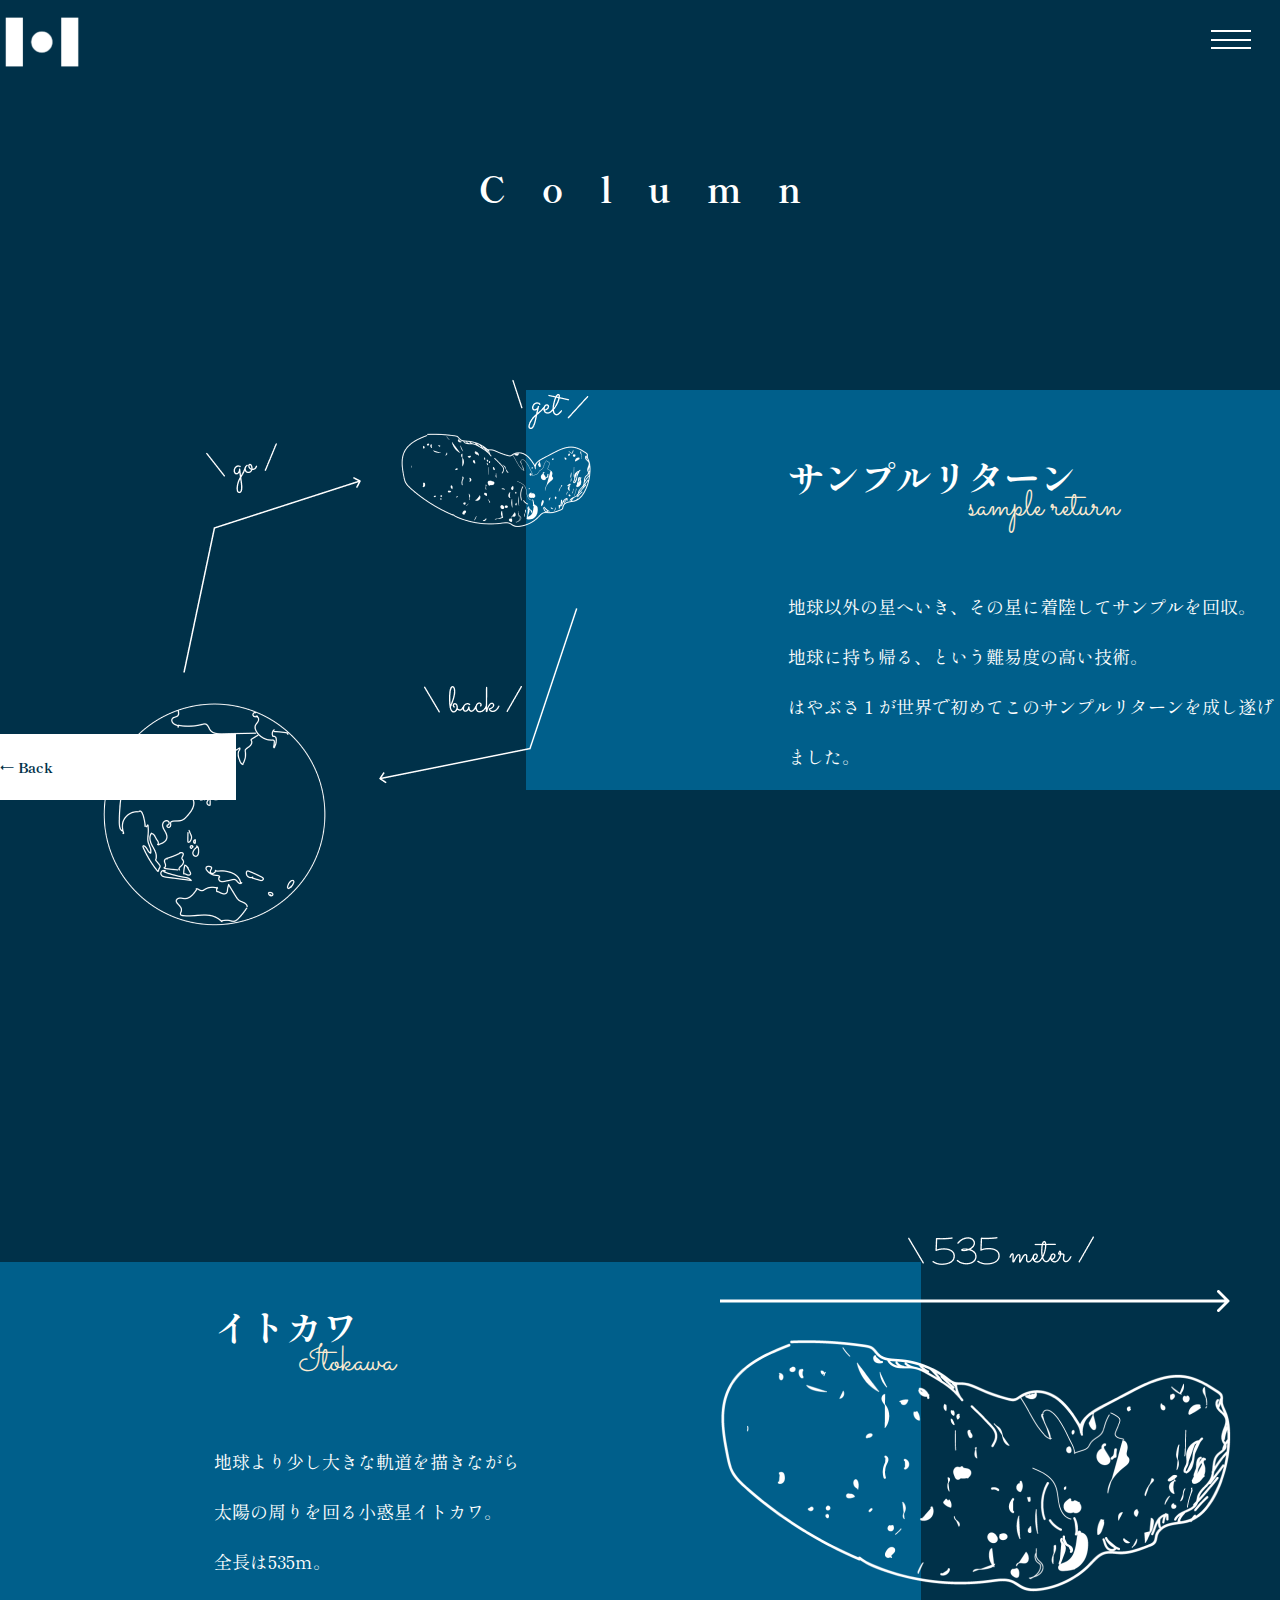
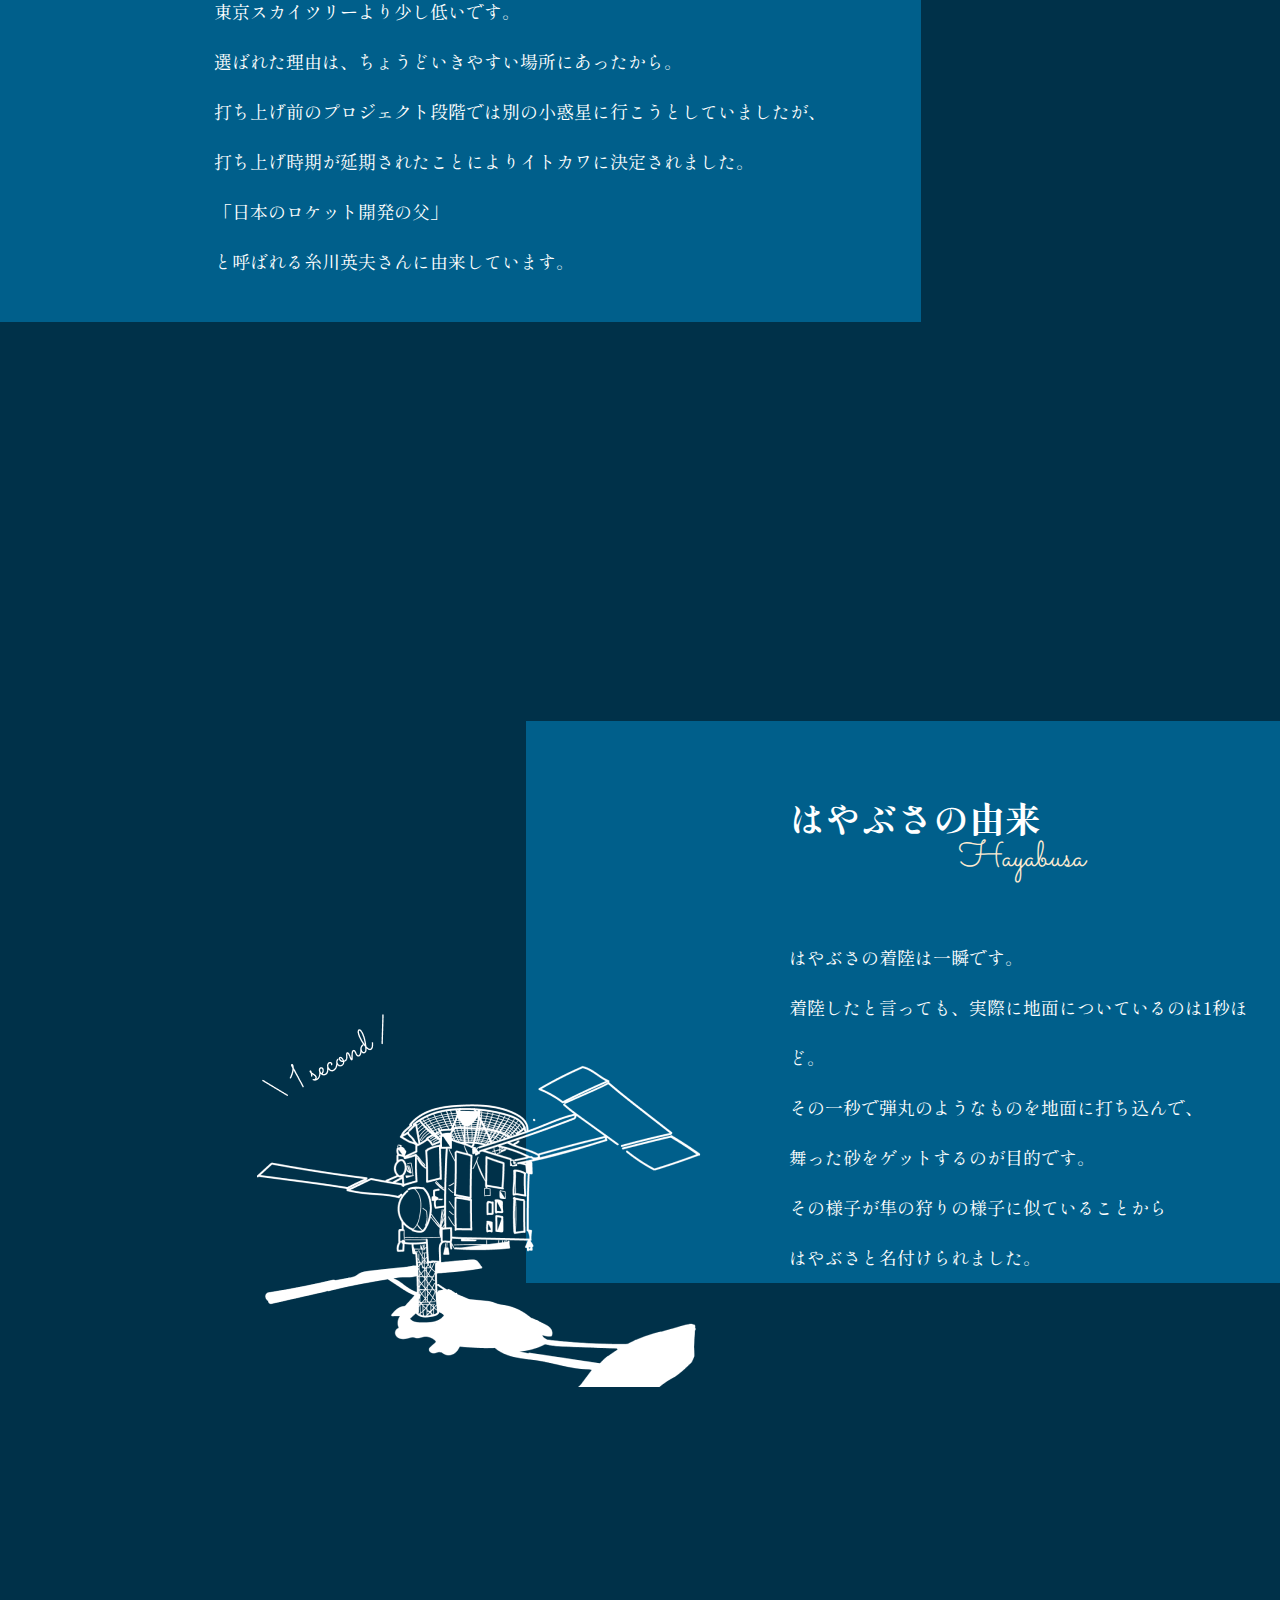
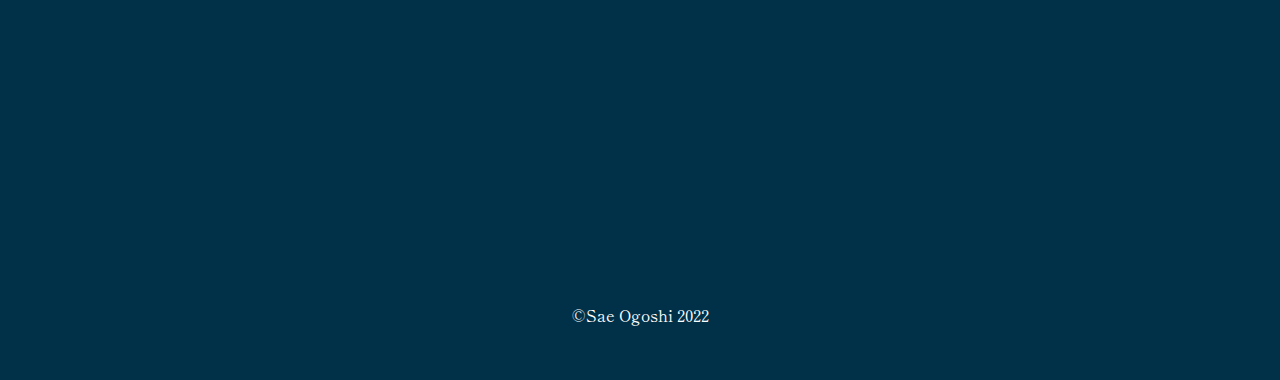
==== commit ab713ec3: "feat:スマホ版、タイトル、intro、body、last" ====
--- a/column.html
+++ b/column.html
@@ -77,7 +77,7 @@
         <a href="index.html" class="back_button">← Back</a>
     </section>
     <footer>
-        <p>&copy;Sae Ogoshi</p>
+        <p>&copy;Sae Ogoshi  2022</p>
 
     </footer>
 
--- a/css/column.css
+++ b/css/column.css
@@ -197,9 +197,28 @@
     color: #FDEBD1;
     font-family: 'Sacramento', cursive;
     font-size: 36px;
-    margin-top: -2px;
-
-}
+    /* margin-top: -2px; */
+    
+
+}
+
+.sampleReturn .deco{
+    margin-top: -20px;
+    margin-left: 180px;
+
+}
+
+.itokawa .deco{
+    margin-top: -15px;
+    margin-left: 85px;
+}
+
+.hayabusa .deco{
+    margin-top: -10px;
+    margin-left: 170px;
+
+}
+
 /*テキスト配置*/
 .sampleReturn{
     left: 788px;
@@ -247,11 +266,16 @@
 .rec1{
     right: 0;
     top: 390px;
+    height: 400px;
+    width: 754px;
+    
 }
 
 .rec2{
     left: 0;
     top: 1262px;
+    width: 921px;
+    height: 660px;
 }
 
 .rec3{
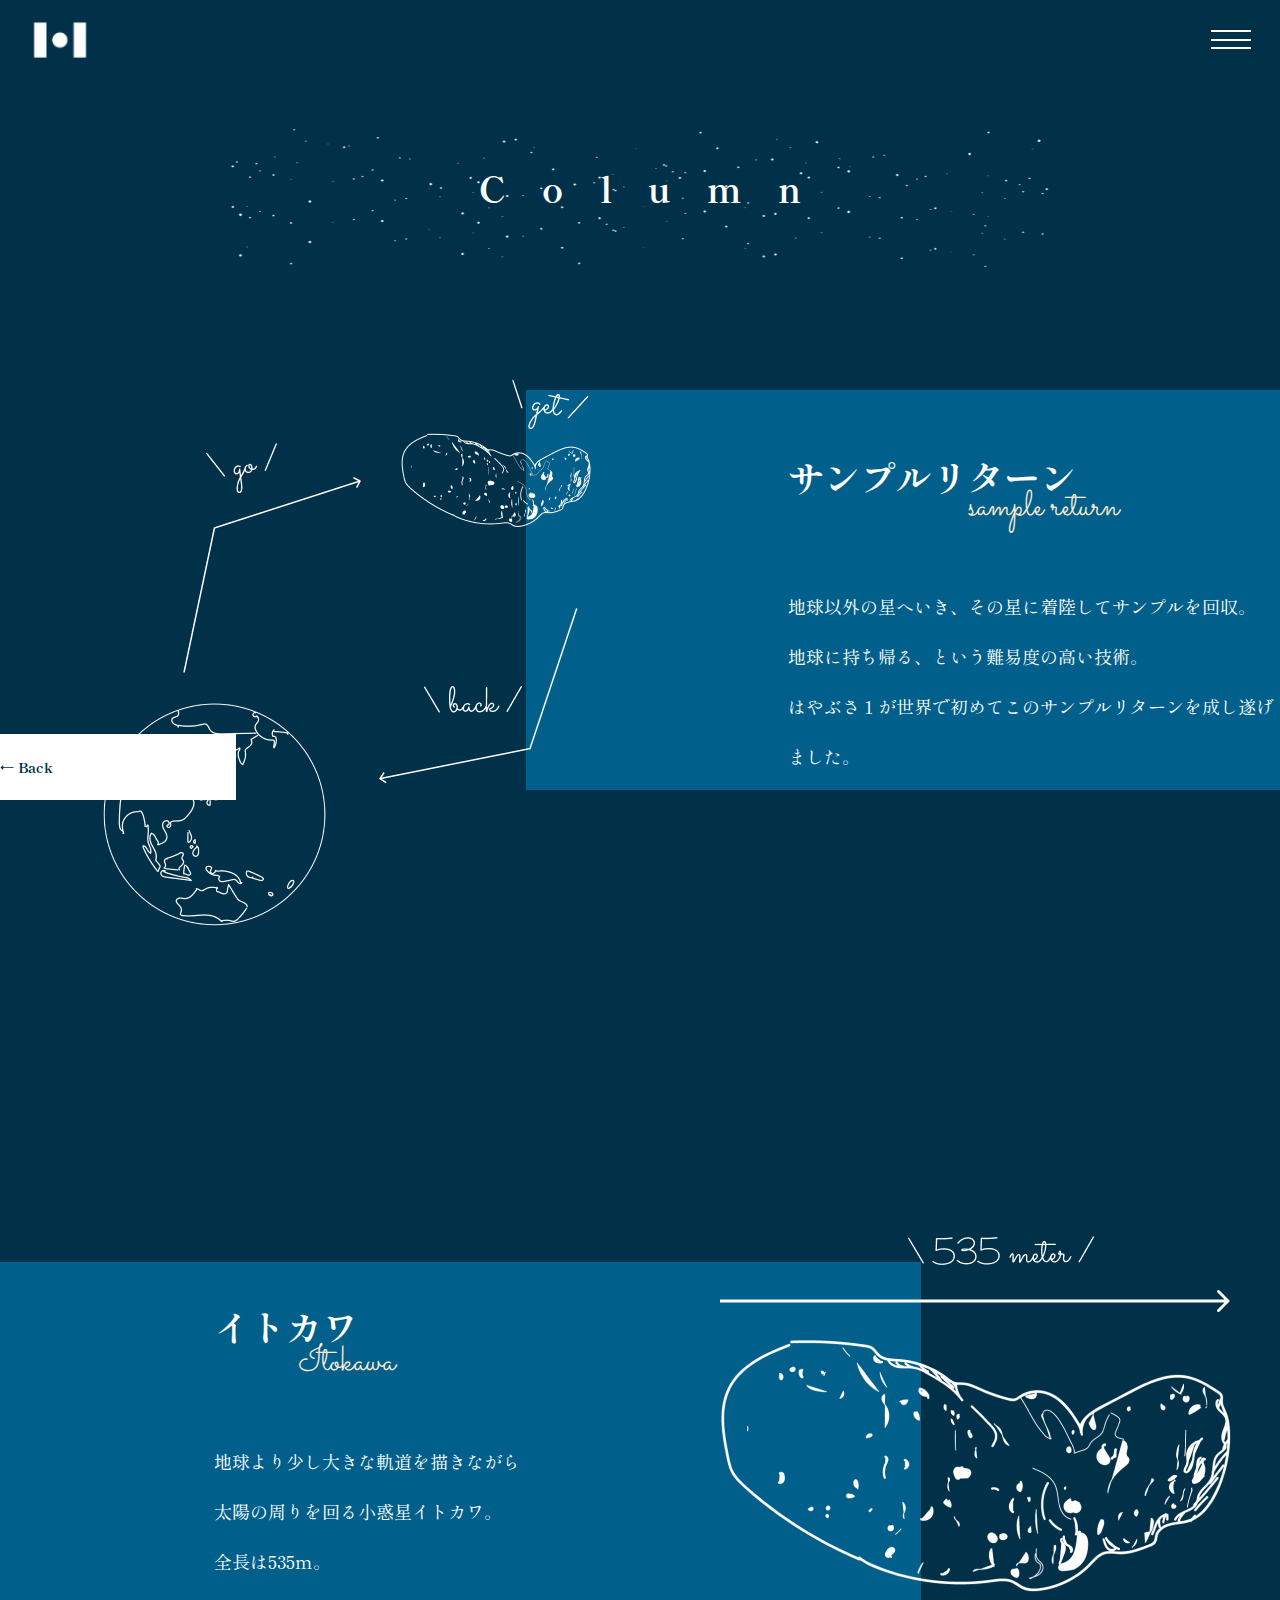
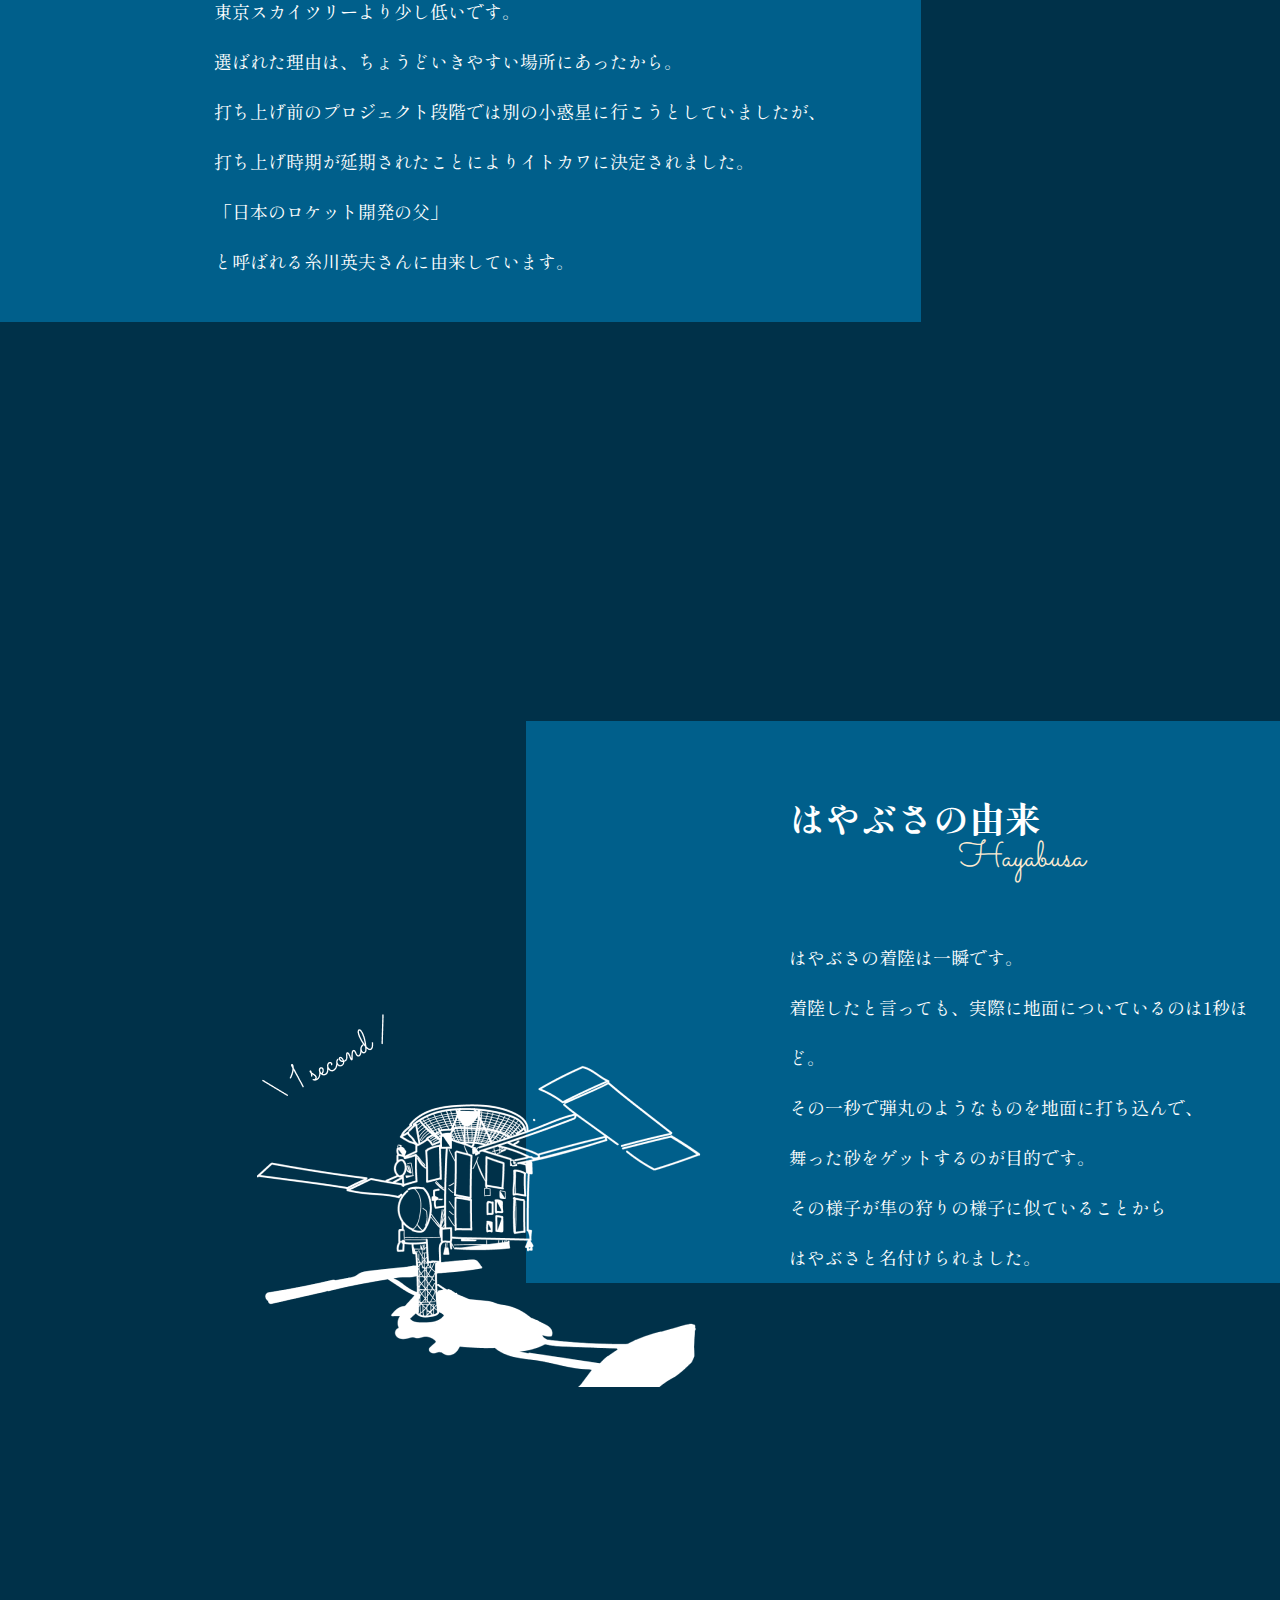
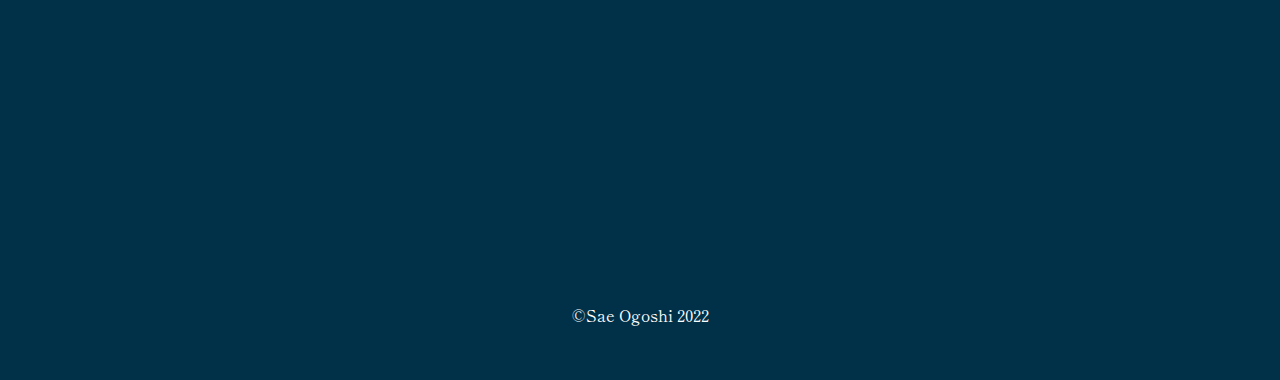
==== commit ab25356b: "feat:キラキラ追加" ====
--- a/column.html
+++ b/column.html
@@ -27,7 +27,7 @@
         </div>
         
             <a href="index.html" class="hayabusa_button">
-                <img src="images/hayabusa_logo.png" alt="" width="84px">
+                <img src="images/hayabusa_logo.png" alt="" width="60px">
             </a>
             <button class="burger-btn"><!-- ③ハンバーガーボタン -->
                 <span class="bar bar_top"></span>
@@ -37,8 +37,11 @@
 
 
     </header>
+
+   
     <section class="content">
         <h2>Column</h2>
+        <img src="images/kirakira.png" alt="" class="kirakira3">
         <div class="contents sampleReturn">
             
             <div class="texts">
--- a/css/column.css
+++ b/css/column.css
@@ -105,13 +105,12 @@
     display: flex;
     justify-content: space-between;
 } */
-.hayabusa-button{
-    display: inline-block;
+.hayabusa_button{
+    position: fixed;
     left: 30px;
-    position: fixed;
-    border: none;
-
-}
+    top: 10px;
+}
+
 .burger-btn{
     border:none; 
     display: inline-block;      
@@ -163,6 +162,7 @@
   }
 
 
+
 .content{
     background-color: #003149;
     color: #fff;
@@ -175,6 +175,13 @@
     padding-top: 161px;
     text-align: center;
     text-indent: 1em;
+}
+.kirakira3{
+    position: absolute;
+    top: 100px;
+    left: 50%;
+    transform: translateX(-50%);
+
 }
 
 .contents{
@@ -317,3 +324,123 @@
     line-height: 130px;
     text-align: center;
 }
+
+@media screen and (max-width:480px){
+
+    .hayabusa_button img{
+        width: 48px;
+        
+    }
+    .hayabusa_button{
+        left: 10px;
+        top: 5px;
+    }
+
+    .burger-btn{
+        right: 10px;
+        top: 10px;
+    }
+
+
+    .nav-wrapper{
+        width: 100vw;
+    }
+    .nav-list a{
+        font-size: 12px;
+    }
+
+    .content{
+        height: 1750px;
+    }
+
+    h2{
+        font-size: 14px;
+        padding-top: 50px;
+    }
+    .kirakira3{
+        position: absolute;
+        top: 30px;
+        left: 50%;
+        transform: translateX(-50%);
+        width: 300px;
+    
+    }
+
+
+    .contents{
+        left: 10px;
+
+    }
+    
+    .texts h3{
+        
+        font-size: 14px;
+    }
+    .deco{
+        font-size: 10px;
+    }
+    .text{
+        font-size: 9px;
+        line-height: 30px;
+        margin-top: 30px;
+    }
+    .sampleReturn{
+        top: 294px;
+    }
+    .itokawa{
+        top: 685px;
+     
+    }
+    .hayabusa{
+        top: 1340px;
+    }
+
+    .rec1{
+        width: 335px;
+        height: 173px;
+        top: 273px;
+        right: initial;
+        left: 0;
+    }
+    .rec2{
+        width: 343px;
+        height: 389px;
+        top: 664px;
+    }
+    .rec3{
+        width: 333px;
+        height: 288px;
+        top: 1305px;
+        right: initial;
+        left: 0;
+    }
+    .sample_img{
+        width: 205px;
+        left: 157px;
+        top: 116px;
+    }
+    .itokawa_img{
+        width: 197px;
+        left: 136px;
+        top: 586px;
+    }
+    .hayabusa_img{
+        width: 179px;
+        left: 178px;
+        top: 1180px;
+    }
+
+    .back_button{
+        width: 165px;
+        height: 45px;
+        font-size: 9px;
+        font-weight: bold;
+        line-height: 45px;
+    }
+
+    footer{
+        font-size: 8px;
+        height: 40px;
+        line-height: 40px;
+    }
+    }
